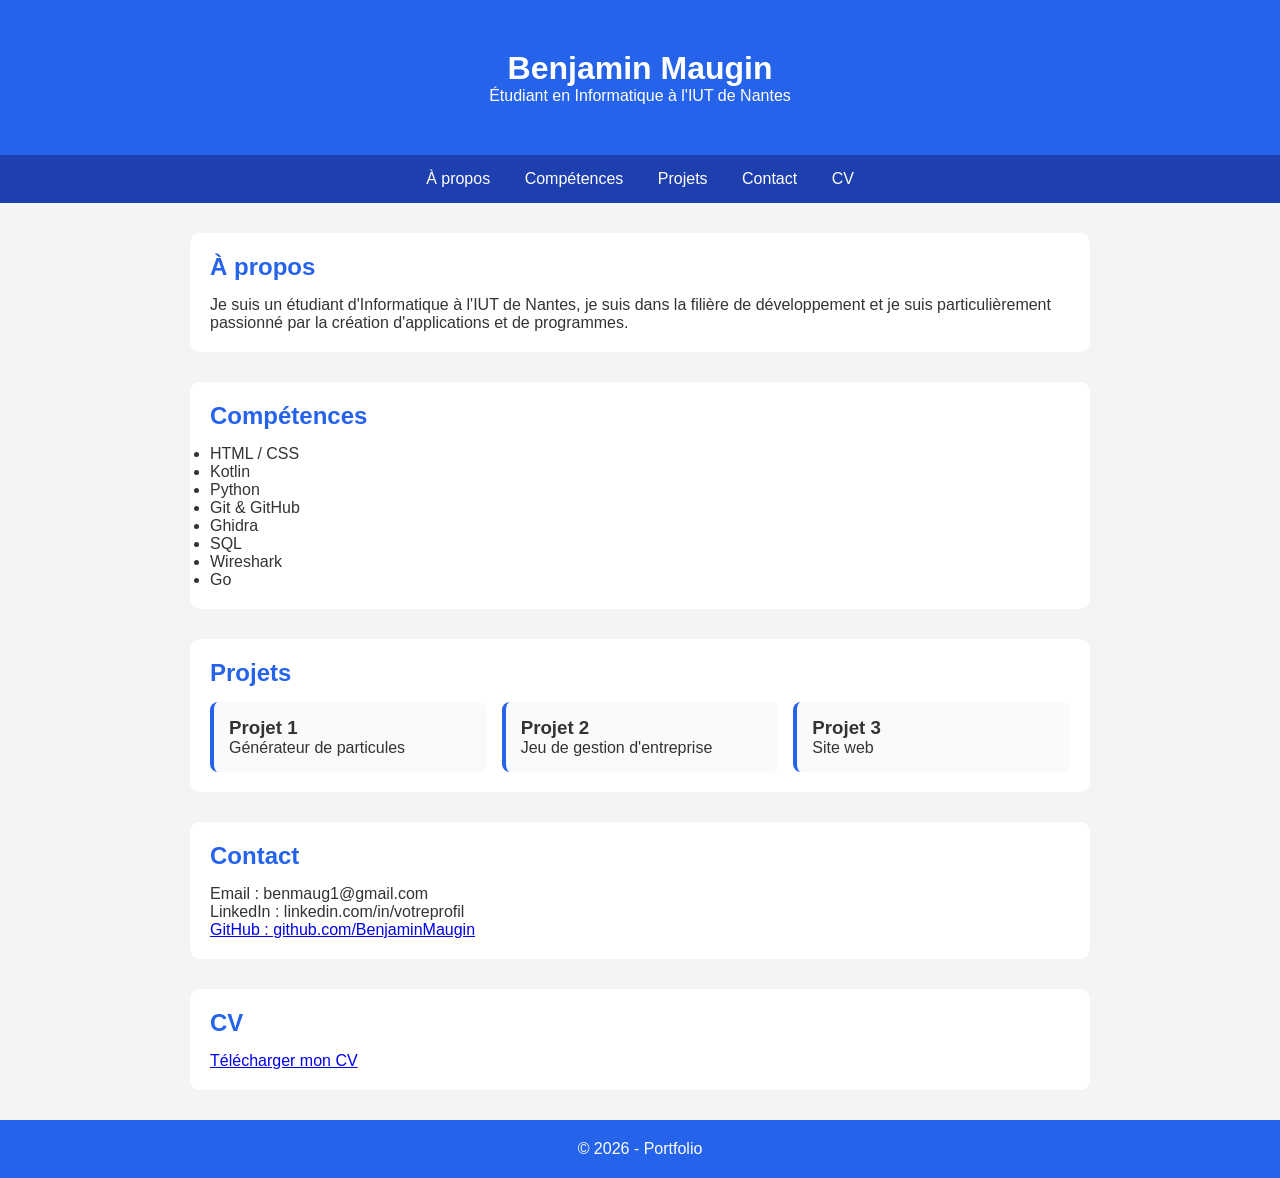
==== index.html @ 4a341646 "ajout du CV" ====
<!DOCTYPE html>
<html lang="fr">
<head>
    <meta charset="UTF-8">
    <meta name="viewport" content="width=device-width, initial-scale=1.0">
    <title>Portfolio - Étudiant</title>
    <link rel="stylesheet" href="assets/index.css">
 


</head>
<body>

    <header>
        <h1>Benjamin Maugin</h1>
        <p>Étudiant en Informatique à l'IUT de Nantes</p>
    </header>

    <nav>
        <a href="#apropos">À propos</a>
        <a href="#competences">Compétences</a>
        <a href="#projets">Projets</a>
        <a href="#contact">Contact</a>
        <a href="#CV">CV</a>
    </nav>

    <section id="apropos">
        <h2>À propos</h2>
        <p>
            Je suis un étudiant d'Informatique à l'IUT de Nantes, je suis dans la filière de développement 
            et je suis particulièrement passionné par la création d'applications et de programmes.
        </p>
    </section>

    <section id="competences">
        <h2>Compétences</h2>
        <ul>
            <li>HTML / CSS</li>
            <li>Kotlin</li>
            <li>Python</li>
            <li>Git & GitHub</li>
            <li>Ghidra</li>
            <li>SQL</li>
            <li>Wireshark</li>
            <li>Go</li>
        </ul>
    </section>

    <section id="projets">
        <h2>Projets</h2>
        <div class="projets">
            <div class="carte">
                <h3>Projet 1</h3>
                <p>Générateur de particules</p>
            </div>

            <div class="carte">
                <h3>Projet 2</h3>
                <p>Jeu de gestion d'entreprise</p>
            </div>

            <div class="carte">
                <h3>Projet 3</h3>
                <p>Site web</p>
            </div>
        </div>
    </section>

    <section id="contact">
        <h2>Contact</h2>
        <p>Email : benmaug1@gmail.com</p>
        <p>LinkedIn : linkedin.com/in/votreprofil</p>
        <a href="https://github.com/BenjaminMaugin">GitHub : github.com/BenjaminMaugin</a>
    </section>

    <section id="CV">
        <h2>CV</h2>
        <a href="assets/cv_benjamin_maugin.pdf">Télécharger mon CV</a>
    </section>

    <footer>
        <p>© 2026 - Portfolio</p>
    </footer>

</body>
</html>
---- assets/index.css ----
* {
            margin: 0;
            padding: 0;
            box-sizing: border-box;
            font-family: Arial, sans-serif;
        }

        body {
            background: #f4f4f4;
            color: #333;
        }

        header {
            background: #2563eb;
            color: white;
            text-align: center;
            padding: 50px 20px;
        }

        nav {
            background: #1e40af;
            padding: 15px;
            text-align: center;
        }

        nav a {
            color: white;
            text-decoration: none;
            margin: 0 15px;
        }

        section {
            max-width: 900px;
            margin: 30px auto;
            padding: 20px;
            background: white;
            border-radius: 10px;
        }

        h2 {
            margin-bottom: 15px;
            color: #2563eb;
        }

        .projets {
            display: grid;
            grid-template-columns: repeat(auto-fit, minmax(250px, 1fr));
            gap: 15px;
        }

        .carte {
            background: #f8fafc;
            padding: 15px;
            border-radius: 8px;
            border-left: 4px solid #2563eb;
        }

        footer {
            text-align: center;
            padding: 20px;
            background: #2563eb;
            color: white;
            margin-top: 30px;
        }
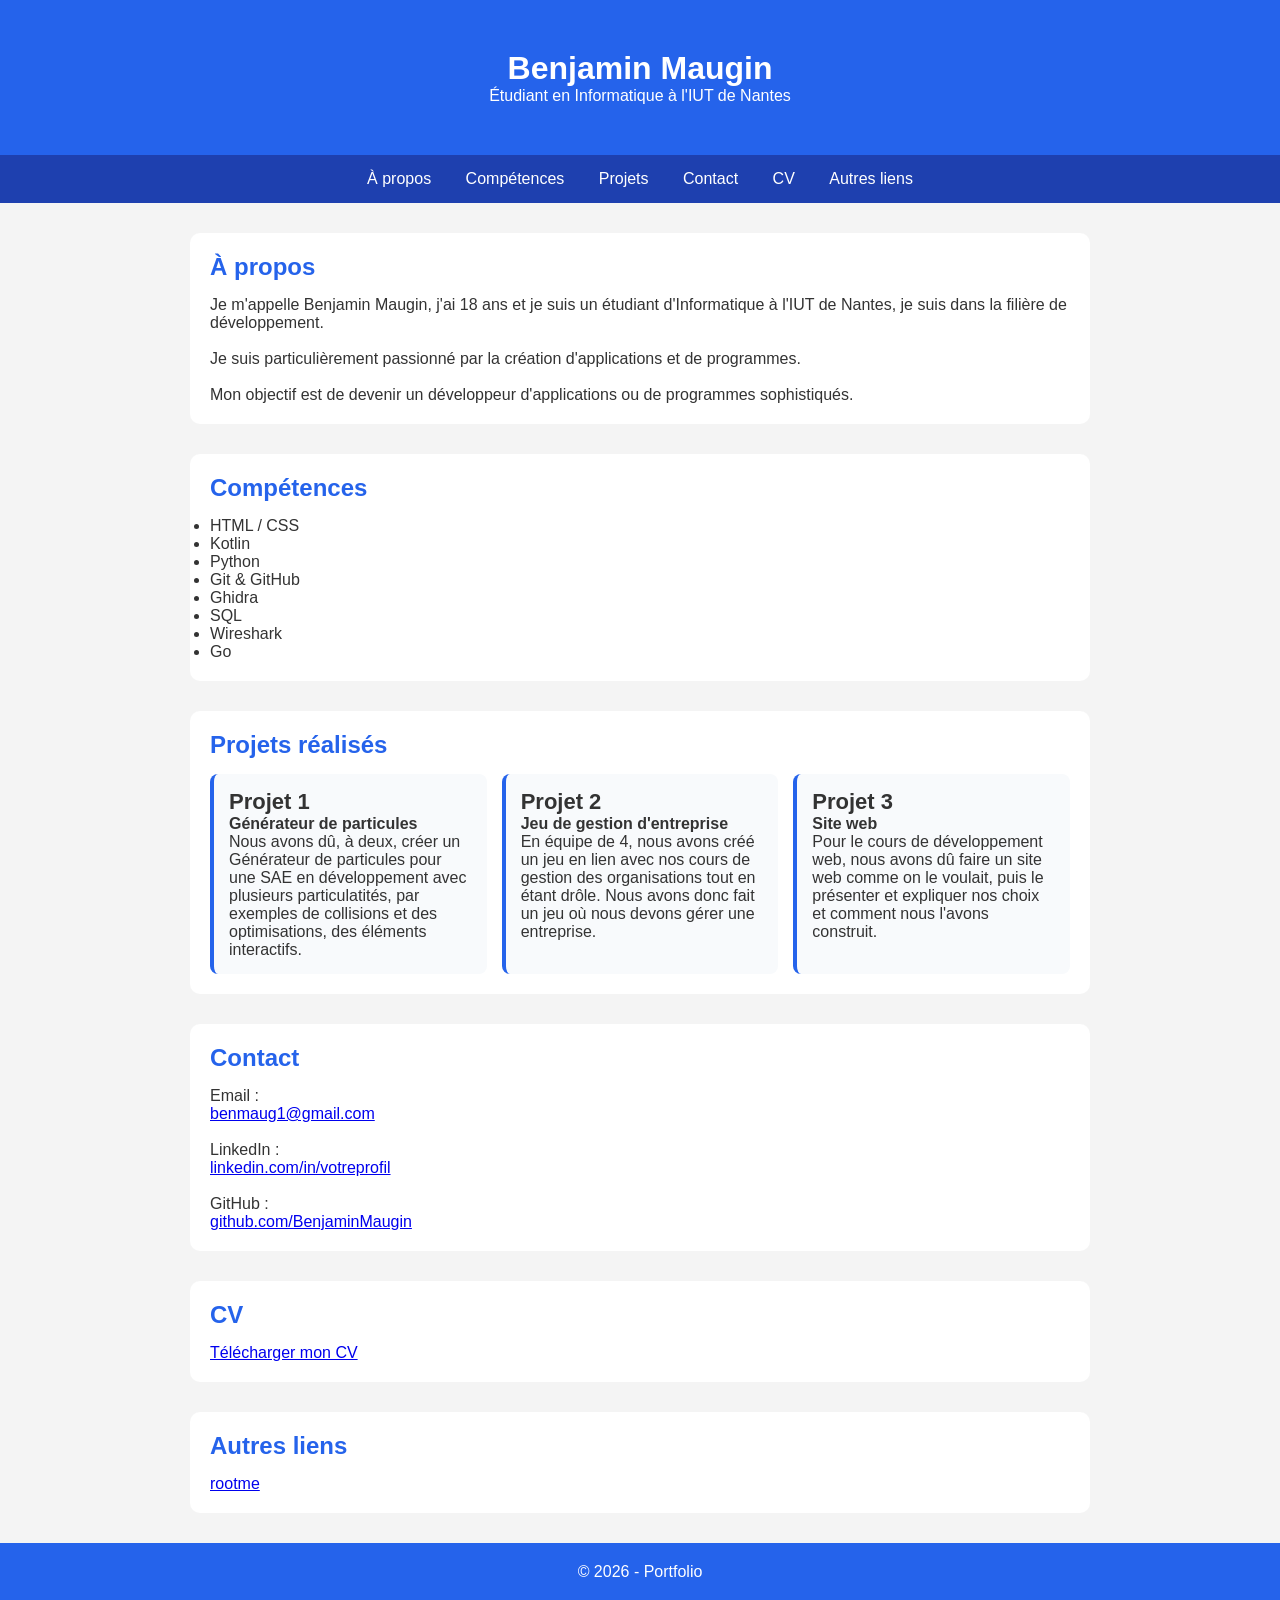
==== commit 2ec9f001: "finition de l'html et ajout d'animations" ====
--- a/index.html
+++ b/index.html
@@ -22,13 +22,19 @@
         <a href="#projets">Projets</a>
         <a href="#contact">Contact</a>
         <a href="#CV">CV</a>
+        <a href="#liens">Autres liens</a>
     </nav>
 
     <section id="apropos">
         <h2>À propos</h2>
         <p>
-            Je suis un étudiant d'Informatique à l'IUT de Nantes, je suis dans la filière de développement 
-            et je suis particulièrement passionné par la création d'applications et de programmes.
+            Je m'appelle Benjamin Maugin, j'ai 18 ans et je suis un étudiant d'Informatique à l'IUT de Nantes, je suis dans la filière de développement.
+            <br>
+            <br>
+            Je suis particulièrement passionné par la création d'applications et de programmes.
+            <br>
+            <br>
+            Mon objectif est de devenir un développeur d'applications ou de programmes sophistiqués.
         </p>
     </section>
 
@@ -47,35 +53,56 @@
     </section>
 
     <section id="projets">
-        <h2>Projets</h2>
+        <h2>Projets réalisés</h2>
         <div class="projets">
             <div class="carte">
                 <h3>Projet 1</h3>
-                <p>Générateur de particules</p>
+                <h4>Générateur de particules</h4>
+                <p>Nous avons dû, à deux, créer un Générateur de particules pour une SAE en développement avec plusieurs particulatités, par exemples de collisions
+                  et des optimisations, des éléments interactifs.
+                </p>
             </div>
 
             <div class="carte">
                 <h3>Projet 2</h3>
-                <p>Jeu de gestion d'entreprise</p>
+                <h4>Jeu de gestion d'entreprise</h4>
+                <p>En équipe de 4, nous avons créé un jeu en lien avec nos cours de gestion des organisations tout en étant drôle. 
+                  Nous avons donc fait un jeu où nous devons gérer une entreprise.
+                  
+                </p>
             </div>
 
             <div class="carte">
                 <h3>Projet 3</h3>
-                <p>Site web</p>
+                <h4>Site web</h4>
+                <p>Pour le cours de développement web, nous avons dû faire un site web comme on le voulait, puis le présenter et 
+                  expliquer nos choix et comment nous l'avons construit.</p>
             </div>
         </div>
     </section>
 
     <section id="contact">
         <h2>Contact</h2>
-        <p>Email : benmaug1@gmail.com</p>
-        <p>LinkedIn : linkedin.com/in/votreprofil</p>
-        <a href="https://github.com/BenjaminMaugin">GitHub : github.com/BenjaminMaugin</a>
+        <p>Email :</p>
+        <a href="mailto:benmaug1@gmail.com" target="_blank">benmaug1@gmail.com</a>
+        <br>
+        <br>
+        <p>LinkedIn :</p>
+        <a href="https://www.linkedin.com/in/benjamin-maugin-057412414/" target="_blank">linkedin.com/in/votreprofil</a>
+        <br>
+        <br>
+        <p>GitHub : </p>
+        <a href="https://github.com/BenjaminMaugin" target="_blank">github.com/BenjaminMaugin</a>
     </section>
 
     <section id="CV">
         <h2>CV</h2>
         <a href="assets/cv_benjamin_maugin.pdf">Télécharger mon CV</a>
+    </section>
+
+    <section id="liens">
+        <h2>Autres liens</h2>
+        <a href="https://www.root-me.org/Ben-1107026?lang=fr#cd99f0a646b6698f3100f4c901001e58" target="_blank">rootme</a>
     </section>
 
     <footer>
--- a/assets/index.css
+++ b/assets/index.css
@@ -3,6 +3,7 @@
             padding: 0;
             box-sizing: border-box;
             font-family: Arial, sans-serif;
+            animation: slideDown 1s ease
         }
 
         body {
@@ -17,16 +18,48 @@
             padding: 50px 20px;
         }
 
+        nav a {
+            color: white;
+            text-decoration: none;
+            margin: 0 15px;
+            position: relative;
+            transition: 0.3s;
+        }
+
+        nav a :hover{
+            transform: scale(1.1);
+        }
+
+        nav a::after {
+            content: "";
+            position: absolute;
+            left: 0;
+            bottom: -5px;
+            width: 0;
+            height: 2px;
+            background: white;
+            transition: width 0.3s ease;
+        }
+
+        nav a:hover::after {
+            width: 100%;
+        }
+
         nav {
             background: #1e40af;
             padding: 15px;
             text-align: center;
         }
 
-        nav a {
-            color: white;
-            text-decoration: none;
-            margin: 0 15px;
+        @keyframes slideDown {
+            from {
+                transform: translateY(-50px);
+                opacity: 0.5;
+            }
+            to {
+                transform: translateY(0);
+                opacity: 1;
+            }
         }
 
         section {
@@ -61,4 +94,8 @@
             background: #2563eb;
             color: white;
             margin-top: 30px;
+        }
+
+        h3 {
+            font-size: 22px;
         }
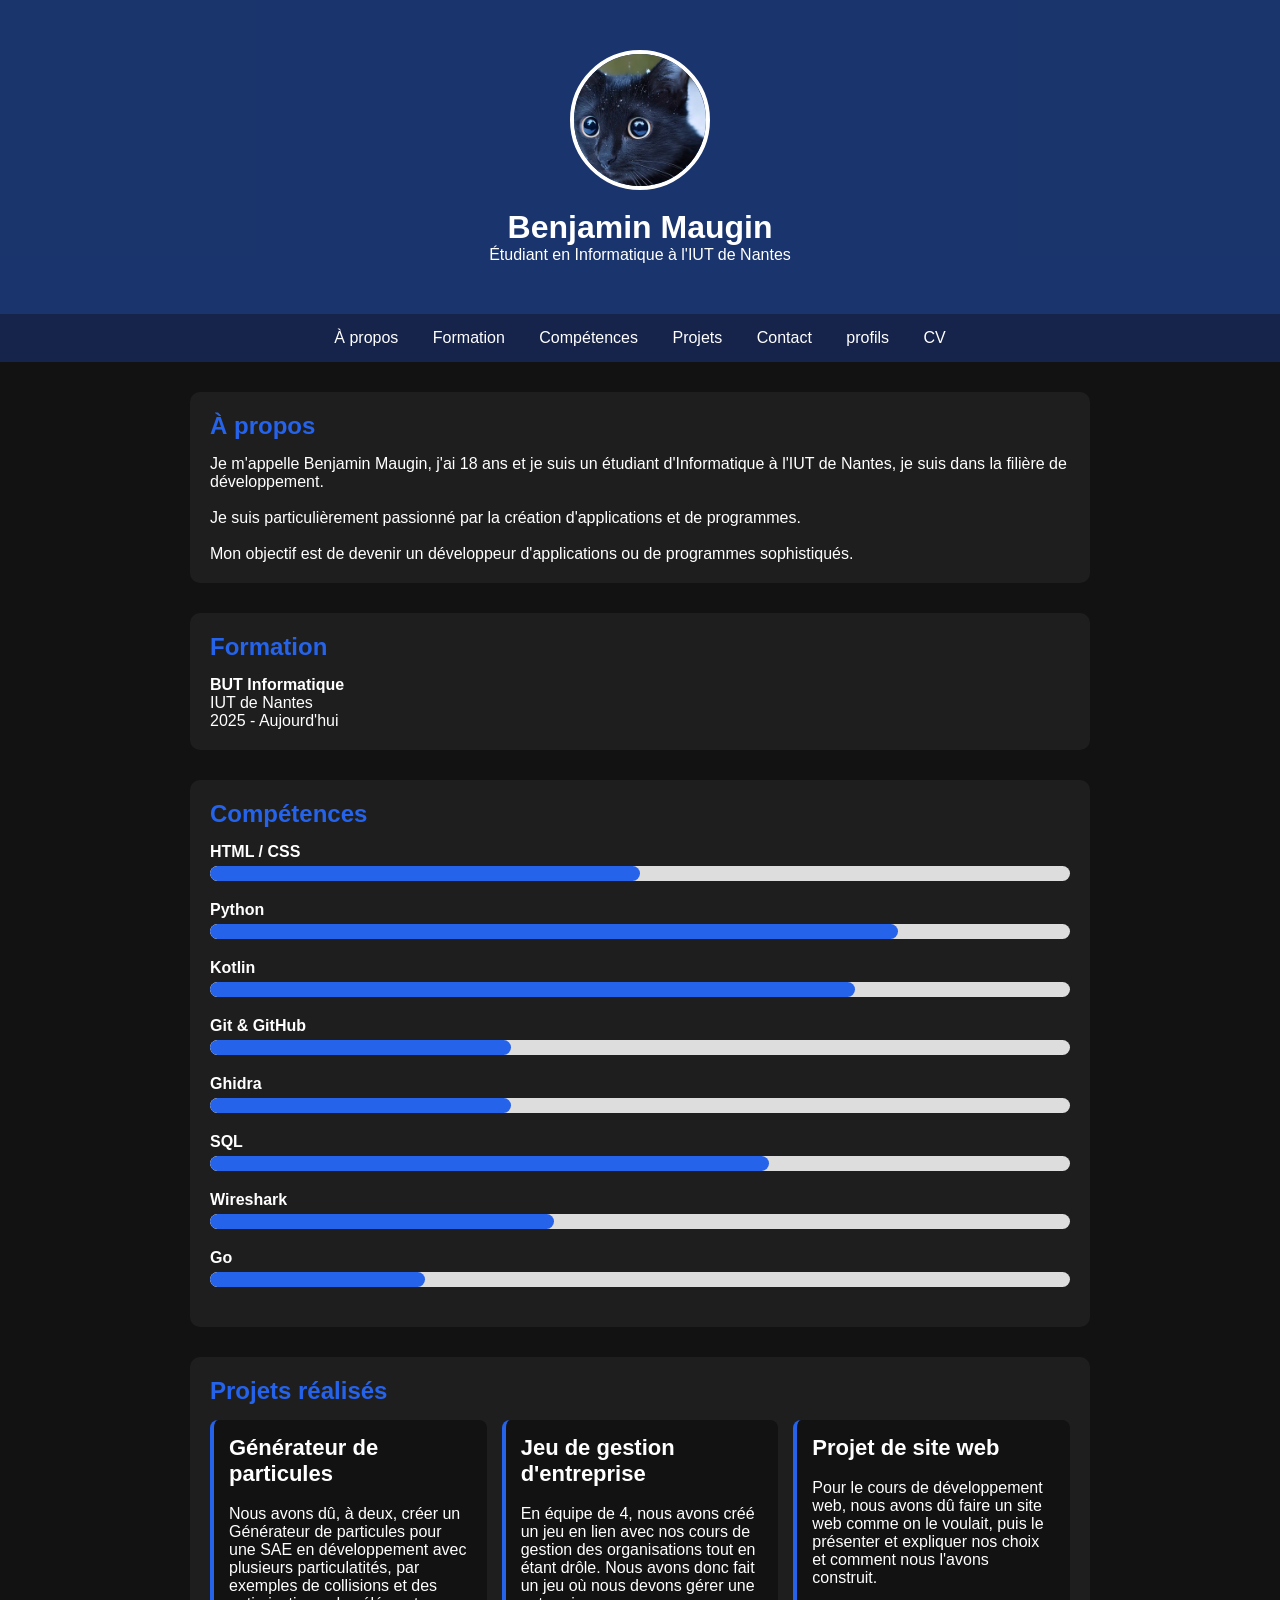
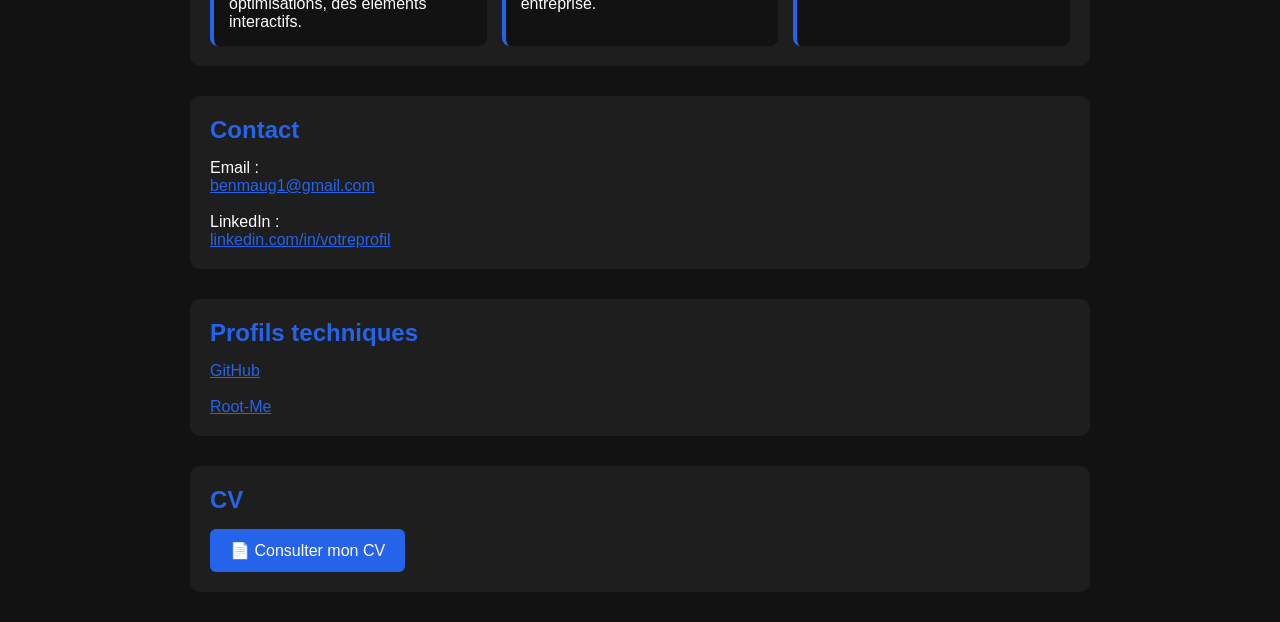
==== commit 2385007f: "modifs" ====
--- a/index.html
+++ b/index.html
@@ -12,17 +12,20 @@
 <body>
 
     <header>
+        <img src="assets/Langage-corporel-du-chat--1150x628.jpg" alt="grr" class="photo">
         <h1>Benjamin Maugin</h1>
         <p>Étudiant en Informatique à l'IUT de Nantes</p>
     </header>
 
     <nav>
         <a href="#apropos">À propos</a>
+        <a href="#formation">Formation</a>
         <a href="#competences">Compétences</a>
         <a href="#projets">Projets</a>
         <a href="#contact">Contact</a>
+        <a href="#profils">profils</a>
         <a href="#CV">CV</a>
-        <a href="#liens">Autres liens</a>
+        
     </nav>
 
     <section id="apropos">
@@ -38,34 +41,92 @@
         </p>
     </section>
 
+    <section id="formation">
+    <h2>Formation</h2>
+
+    <p>
+        <strong>BUT Informatique</strong>
+        <br>
+        IUT de Nantes
+        <br>
+        2025 - Aujourd'hui
+    </p>
+
+    </section>
+
     <section id="competences">
-        <h2>Compétences</h2>
-        <ul>
-            <li>HTML / CSS</li>
-            <li>Kotlin</li>
-            <li>Python</li>
-            <li>Git & GitHub</li>
-            <li>Ghidra</li>
-            <li>SQL</li>
-            <li>Wireshark</li>
-            <li>Go</li>
-        </ul>
+      <h2>Compétences</h2>
+        <div class="competence">
+            <span>HTML / CSS</span>
+            <div class="barre">
+                <div class="niveau html"></div>
+            </div>
+        </div>
+
+        <div class="competence">
+            <span>Python</span>
+            <div class="barre">
+                <div class="niveau python"></div>
+            </div>
+        </div>
+
+        <div class="competence">
+            <span>Kotlin</span>
+            <div class="barre">
+                <div class="niveau kotlin"></div>
+            </div>
+        </div>
+
+        <div class="competence">
+            <span>Git & GitHub</span>
+            <div class="barre">
+                <div class="niveau git"></div>
+            </div>
+        </div>
+
+        <div class="competence">
+            <span>Ghidra</span>
+            <div class="barre">
+                <div class="niveau ghidra"></div>
+            </div>
+        </div>
+
+        <div class="competence">
+            <span>SQL</span>
+            <div class="barre">
+                <div class="niveau sql"></div>
+            </div>
+        </div>
+
+        <div class="competence">
+            <span>Wireshark</span>
+            <div class="barre">
+                <div class="niveau wireshark"></div>
+            </div>
+        </div>
+
+        <div class="competence">
+            <span>Go</span>
+            <div class="barre">
+                <div class="niveau go"></div>
+            </div>
+        </div>
     </section>
 
     <section id="projets">
         <h2>Projets réalisés</h2>
         <div class="projets">
             <div class="carte">
-                <h3>Projet 1</h3>
-                <h4>Générateur de particules</h4>
+                <h3>Générateur de particules</h3>
+                <br>
                 <p>Nous avons dû, à deux, créer un Générateur de particules pour une SAE en développement avec plusieurs particulatités, par exemples de collisions
                   et des optimisations, des éléments interactifs.
                 </p>
             </div>
 
             <div class="carte">
-                <h3>Projet 2</h3>
-                <h4>Jeu de gestion d'entreprise</h4>
+                <h3>Jeu de gestion d'entreprise</h3>
+                <br>
                 <p>En équipe de 4, nous avons créé un jeu en lien avec nos cours de gestion des organisations tout en étant drôle. 
                   Nous avons donc fait un jeu où nous devons gérer une entreprise.
                   
@@ -73,8 +134,8 @@
             </div>
 
             <div class="carte">
-                <h3>Projet 3</h3>
-                <h4>Site web</h4>
+                <h3>Projet de site web</h3>
+                <br>
                 <p>Pour le cours de développement web, nous avons dû faire un site web comme on le voulait, puis le présenter et 
                   expliquer nos choix et comment nous l'avons construit.</p>
             </div>
@@ -89,25 +150,32 @@
         <br>
         <p>LinkedIn :</p>
         <a href="https://www.linkedin.com/in/benjamin-maugin-057412414/" target="_blank">linkedin.com/in/votreprofil</a>
-        <br>
-        <br>
-        <p>GitHub : </p>
-        <a href="https://github.com/BenjaminMaugin" target="_blank">github.com/BenjaminMaugin</a>
+    </section>
+
+    <section id="profils">
+        <h2>Profils techniques</h2>
+
+        <a href="https://github.com/BenjaminMaugin" target="_blank">
+            GitHub
+        </a>
+
+        <br><br>
+
+        <a href="https://www.root-me.org/Ben-1107026?lang=fr#cd99f0a646b6698f3100f4c901001e58" target="_blank">
+            Root-Me
+        </a>
     </section>
 
     <section id="CV">
         <h2>CV</h2>
-        <a href="assets/cv_benjamin_maugin.pdf">Télécharger mon CV</a>
+        <a href="assets/cv_benjamin_maugin.pdf"
+          class="btn"
+          target="_blank">
+          📄 Consulter mon CV
+        </a>
     </section>
 
-    <section id="liens">
-        <h2>Autres liens</h2>
-        <a href="https://www.root-me.org/Ben-1107026?lang=fr#cd99f0a646b6698f3100f4c901001e58" target="_blank">rootme</a>
-    </section>
-
-    <footer>
-        <p>© 2026 - Portfolio</p>
-    </footer>
+    
 
 </body>
 </html>
--- a/assets/index.css
+++ b/assets/index.css
@@ -1,21 +1,49 @@
-* {
+
+
+
+        * {
             margin: 0;
             padding: 0;
             box-sizing: border-box;
             font-family: Arial, sans-serif;
-            animation: slideDown 1s ease
+            
+            
+        }
+
+        .photo {
+            width: 140px;
+            height: 140px;
+            border-radius: 50%;
+            margin-bottom: 15px;
+            object-fit: cover;
+            border: 4px solid white;
+        }
+
+        .carte {
+            background: #121212;
+            padding: 15px;
+            border-radius: 8px;
+            border-left: 4px solid #2563eb;
+            transition: 0.3s;
+        }
+
+        .carte:hover {
+            transform: translateY(-5px);
+            box-shadow: 0 5px 20px rgba(0,0,0,0.15);
         }
 
         body {
-            background: #f4f4f4;
-            color: #333;
+            background: #121212;
+            color: white;
         }
 
         header {
-            background: #2563eb;
+
+            background: #2564eb6a;
             color: white;
             text-align: center;
             padding: 50px 20px;
+            animation: slideDown 1s ease
         }
 
         nav a {
@@ -26,7 +54,7 @@
             transition: 0.3s;
         }
 
-        nav a :hover{
+        nav a:hover{
             transform: scale(1.1);
         }
 
@@ -46,9 +74,10 @@
         }
 
         nav {
-            background: #1e40af;
+            background: #1e40af5b;
             padding: 15px;
             text-align: center;
+            animation: slideDown 1s ease
         }
 
         @keyframes slideDown {
@@ -66,8 +95,9 @@
             max-width: 900px;
             margin: 30px auto;
             padding: 20px;
-            background: white;
+            background: #1e1e1e;
             border-radius: 10px;
+            animation: slideDown 1s ease
         }
 
         h2 {
@@ -81,21 +111,88 @@
             gap: 15px;
         }
 
-        .carte {
-            background: #f8fafc;
-            padding: 15px;
-            border-radius: 8px;
-            border-left: 4px solid #2563eb;
+        h3 {
+            font-size: 22px;
         }
 
-        footer {
-            text-align: center;
-            padding: 20px;
+        .btn {
+            display: inline-block;
             background: #2563eb;
             color: white;
-            margin-top: 30px;
+            padding: 12px 20px;
+            border-radius: 6px;
+            text-decoration: none;
+            transition: 0.3s;
         }
 
-        h3 {
-            font-size: 22px;
+        .btn:hover {
+            background: #1e40af;
+        }
+
+        .competence {
+            margin-bottom: 20px;
+        }
+
+        .competence span {
+            font-weight: bold;
+            display: block;
+            margin-bottom: 5px;
+        }
+
+        .barre {
+            width: 100%;
+            height: 15px;
+            background: #ddd;
+            border-radius: 20px;
+            overflow: hidden;
+        }
+
+        .niveau {
+            height: 100%;
+            background: #2563eb;
+            border-radius: 20px;
+            animation: remplissage 1.5s ease;
+        }
+
+        /* Niveaux */
+        .html {
+            width: 50%;
+        }
+
+        .python {
+            width: 80%;
+        }
+
+        .kotlin {
+            width: 75%;
+        }
+
+        .git {
+            width: 35%;
+        }
+
+        .ghidra {
+            width: 35%;
+        }
+
+        .sql {
+            width: 65%;
+        }
+
+        .wireshark{
+            width: 40%;
+        }
+
+        .go{
+            width: 25%;
+        }
+
+        @keyframes remplissage {
+            from {
+                width: 0;
+            }
+        }
+
+        a {
+            color:#2563eb;
         }
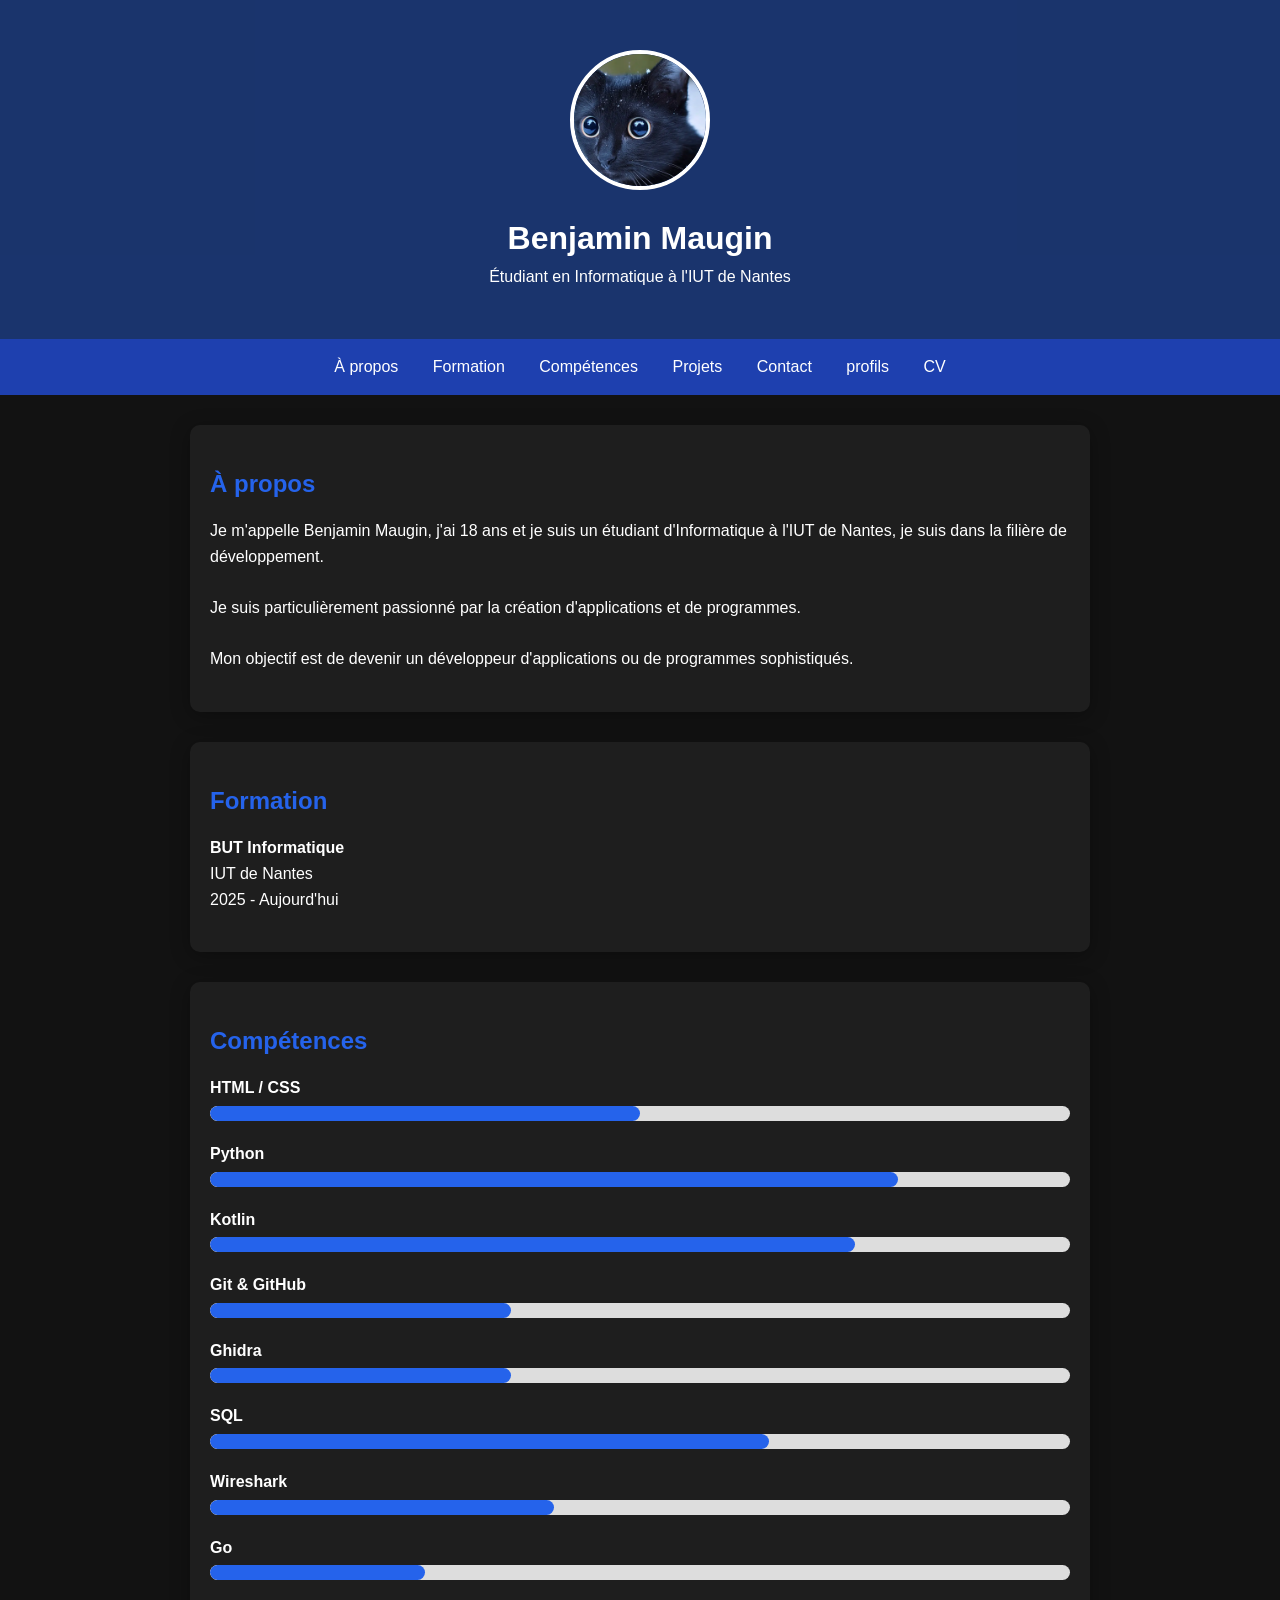
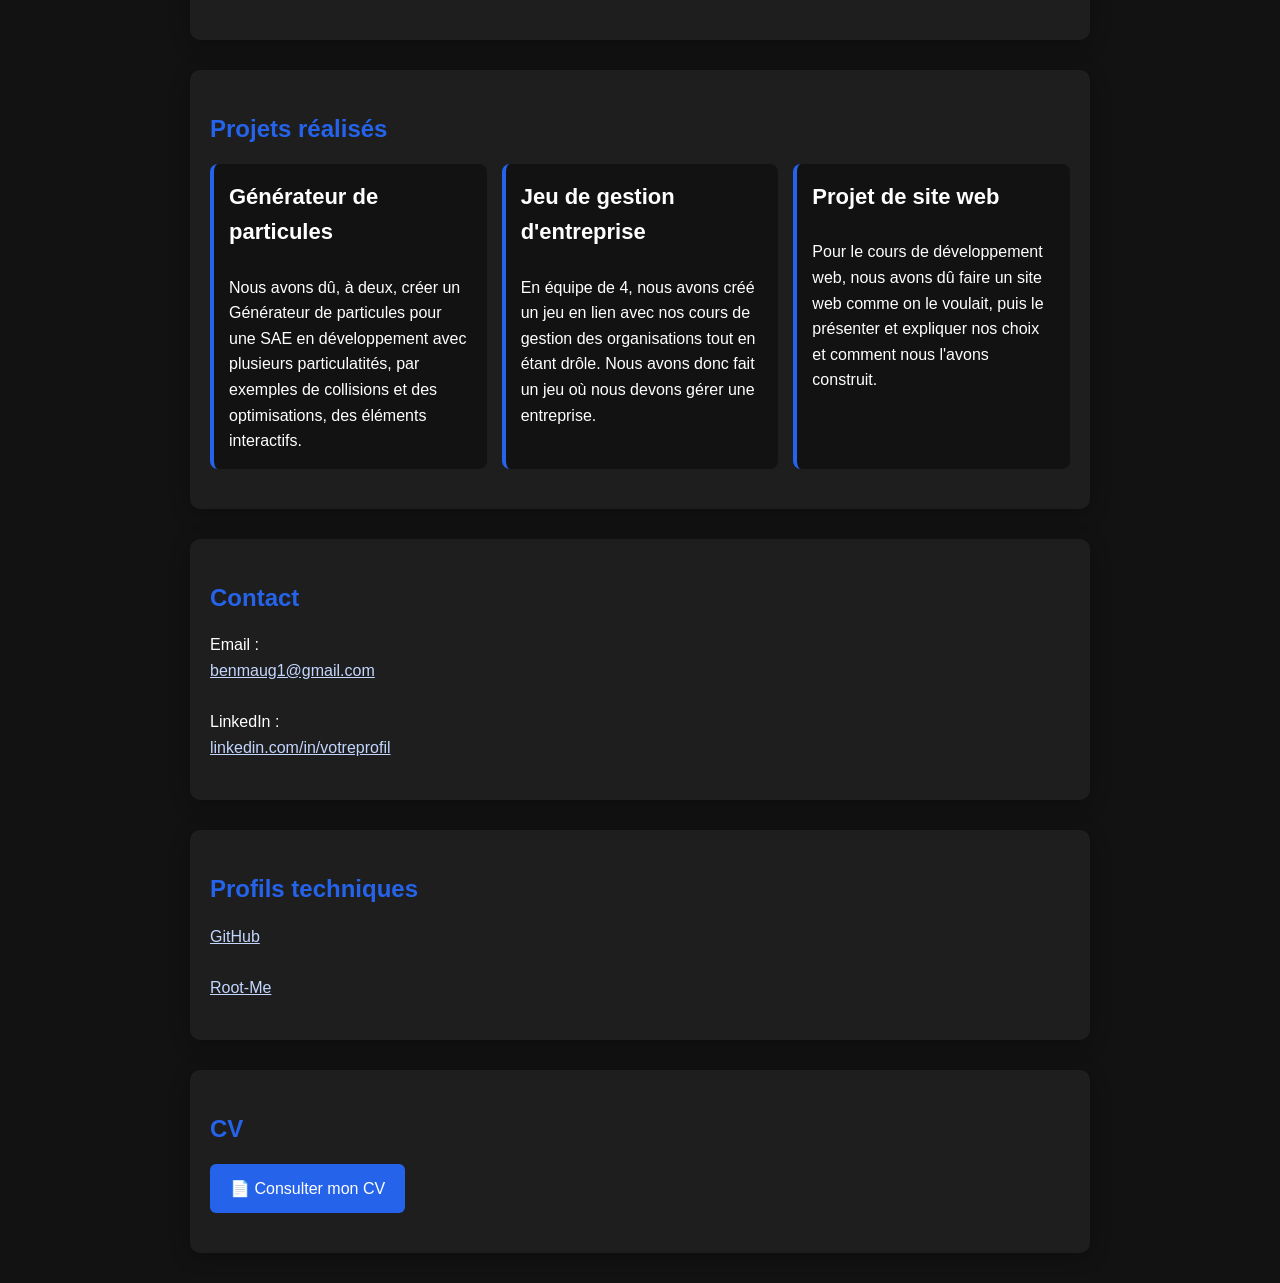
==== commit 36906b33: "dernières modifs" ====
--- a/index.html
+++ b/index.html
@@ -5,14 +5,11 @@
     <meta name="viewport" content="width=device-width, initial-scale=1.0">
     <title>Portfolio - Étudiant</title>
     <link rel="stylesheet" href="assets/index.css">
- 
-
-
 </head>
 <body>
 
     <header>
-        <img src="assets/Langage-corporel-du-chat--1150x628.jpg" alt="grr" class="photo">
+        <img src="assets/Langage-corporel-du-chat--1150x628.jpg" alt="Image" class="photo">
         <h1>Benjamin Maugin</h1>
         <p>Étudiant en Informatique à l'IUT de Nantes</p>
     </header>
--- a/assets/index.css
+++ b/assets/index.css
@@ -1,4 +1,3 @@
-
 
 
         * {
@@ -10,6 +9,10 @@
             
         }
 
+        html {
+            scroll-behavior: smooth;
+        }
+
         .photo {
             width: 140px;
             height: 140px;
@@ -19,24 +22,6 @@
             border: 4px solid white;
         }
 
-        .carte {
-            background: #121212;
-            padding: 15px;
-            border-radius: 8px;
-            border-left: 4px solid #2563eb;
-            transition: 0.3s;
-        }
-
-        .carte:hover {
-            transform: translateY(-5px);
-            box-shadow: 0 5px 20px rgba(0,0,0,0.15);
-        }
-
-        body {
-            background: #121212;
-            color: white;
-        }
-
         header {
 
             background: #2564eb6a;
@@ -44,6 +29,10 @@
             text-align: center;
             padding: 50px 20px;
             animation: slideDown 1s ease
+        }
+
+        a {
+            color:#c3d6ff;
         }
 
         nav a {
@@ -74,11 +63,133 @@
         }
 
         nav {
-            background: #1e40af5b;
+            background: #1e40af;
             padding: 15px;
             text-align: center;
-            animation: slideDown 1s ease
-        }
+            animation: slideDown 1s ease;
+            position: sticky;
+            top: 0;
+            z-index: 1000;
+        }
+
+        body {
+            background: #121212;
+            color: white;
+            line-height: 1.6;
+        }
+
+        .carte {
+            background: #121212;
+            padding: 15px;
+            border-radius: 8px;
+            border-left: 4px solid #2563eb;
+            transition: 0.3s;
+        }
+
+        .carte:hover {
+            transform: translateY(-5px);
+            box-shadow: 0 5px 20px rgba(0,0,0,0.15);
+        }
+
+        h2 {
+            margin-bottom: 15px;
+            color: #2563eb;
+        }
+        
+        h3 {
+            font-size: 22px;
+        }
+
+        section {
+            max-width: 900px;
+            margin: 30px auto;
+            padding: 40px 20px;
+            background: #1e1e1e;
+            border-radius: 10px;
+            animation: slideDown 1s ease;
+            box-shadow: 0 4px 20px rgba(0,0,0,0.3);
+        }
+        .competence {
+            margin-bottom: 20px;
+        }
+
+        .competence span {
+            font-weight: bold;
+            display: block;
+            margin-bottom: 5px;
+        }
+
+        .barre {
+            width: 100%;
+            height: 15px;
+            background: #ddd;
+            border-radius: 20px;
+            overflow: hidden;
+        }
+
+        .barre:hover .niveau {
+            filter: brightness(1.5);
+        }
+
+        .niveau {
+            height: 100%;
+            background: #2563eb;
+            border-radius: 20px;
+            animation: remplissage 1.5s ease;
+        }
+
+        .html {
+            width: 50%;
+        }
+
+        .python {
+            width: 80%;
+        }
+
+        .kotlin {
+            width: 75%;
+        }
+
+        .git {
+            width: 35%;
+        }
+
+        .ghidra {
+            width: 35%;
+        }
+
+        .sql {
+            width: 65%;
+        }
+
+        .wireshark{
+            width: 40%;
+        }
+
+        .go{
+            width: 25%;
+        }
+
+        .projets {
+            display: grid;
+            grid-template-columns: repeat(auto-fit, minmax(250px, 1fr));
+            gap: 15px;
+        }
+
+        .btn {
+            display: inline-block;
+            background: #2563eb;
+            color: white;
+            padding: 12px 20px;
+            border-radius: 6px;
+            text-decoration: none;
+            transition: 0.3s;
+        }
+
+        .btn:hover {
+            background: #1e40af;
+        }
+        
 
         @keyframes slideDown {
             from {
@@ -91,108 +202,10 @@
             }
         }
 
-        section {
-            max-width: 900px;
-            margin: 30px auto;
-            padding: 20px;
-            background: #1e1e1e;
-            border-radius: 10px;
-            animation: slideDown 1s ease
-        }
-
-        h2 {
-            margin-bottom: 15px;
-            color: #2563eb;
-        }
-
-        .projets {
-            display: grid;
-            grid-template-columns: repeat(auto-fit, minmax(250px, 1fr));
-            gap: 15px;
-        }
-
-        h3 {
-            font-size: 22px;
-        }
-
-        .btn {
-            display: inline-block;
-            background: #2563eb;
-            color: white;
-            padding: 12px 20px;
-            border-radius: 6px;
-            text-decoration: none;
-            transition: 0.3s;
-        }
-
-        .btn:hover {
-            background: #1e40af;
-        }
-
-        .competence {
-            margin-bottom: 20px;
-        }
-
-        .competence span {
-            font-weight: bold;
-            display: block;
-            margin-bottom: 5px;
-        }
-
-        .barre {
-            width: 100%;
-            height: 15px;
-            background: #ddd;
-            border-radius: 20px;
-            overflow: hidden;
-        }
-
-        .niveau {
-            height: 100%;
-            background: #2563eb;
-            border-radius: 20px;
-            animation: remplissage 1.5s ease;
-        }
-
-        /* Niveaux */
-        .html {
-            width: 50%;
-        }
-
-        .python {
-            width: 80%;
-        }
-
-        .kotlin {
-            width: 75%;
-        }
-
-        .git {
-            width: 35%;
-        }
-
-        .ghidra {
-            width: 35%;
-        }
-
-        .sql {
-            width: 65%;
-        }
-
-        .wireshark{
-            width: 40%;
-        }
-
-        .go{
-            width: 25%;
-        }
-
         @keyframes remplissage {
             from {
                 width: 0;
             }
         }
 
-        a {
-            color:#2563eb;
-        }+        
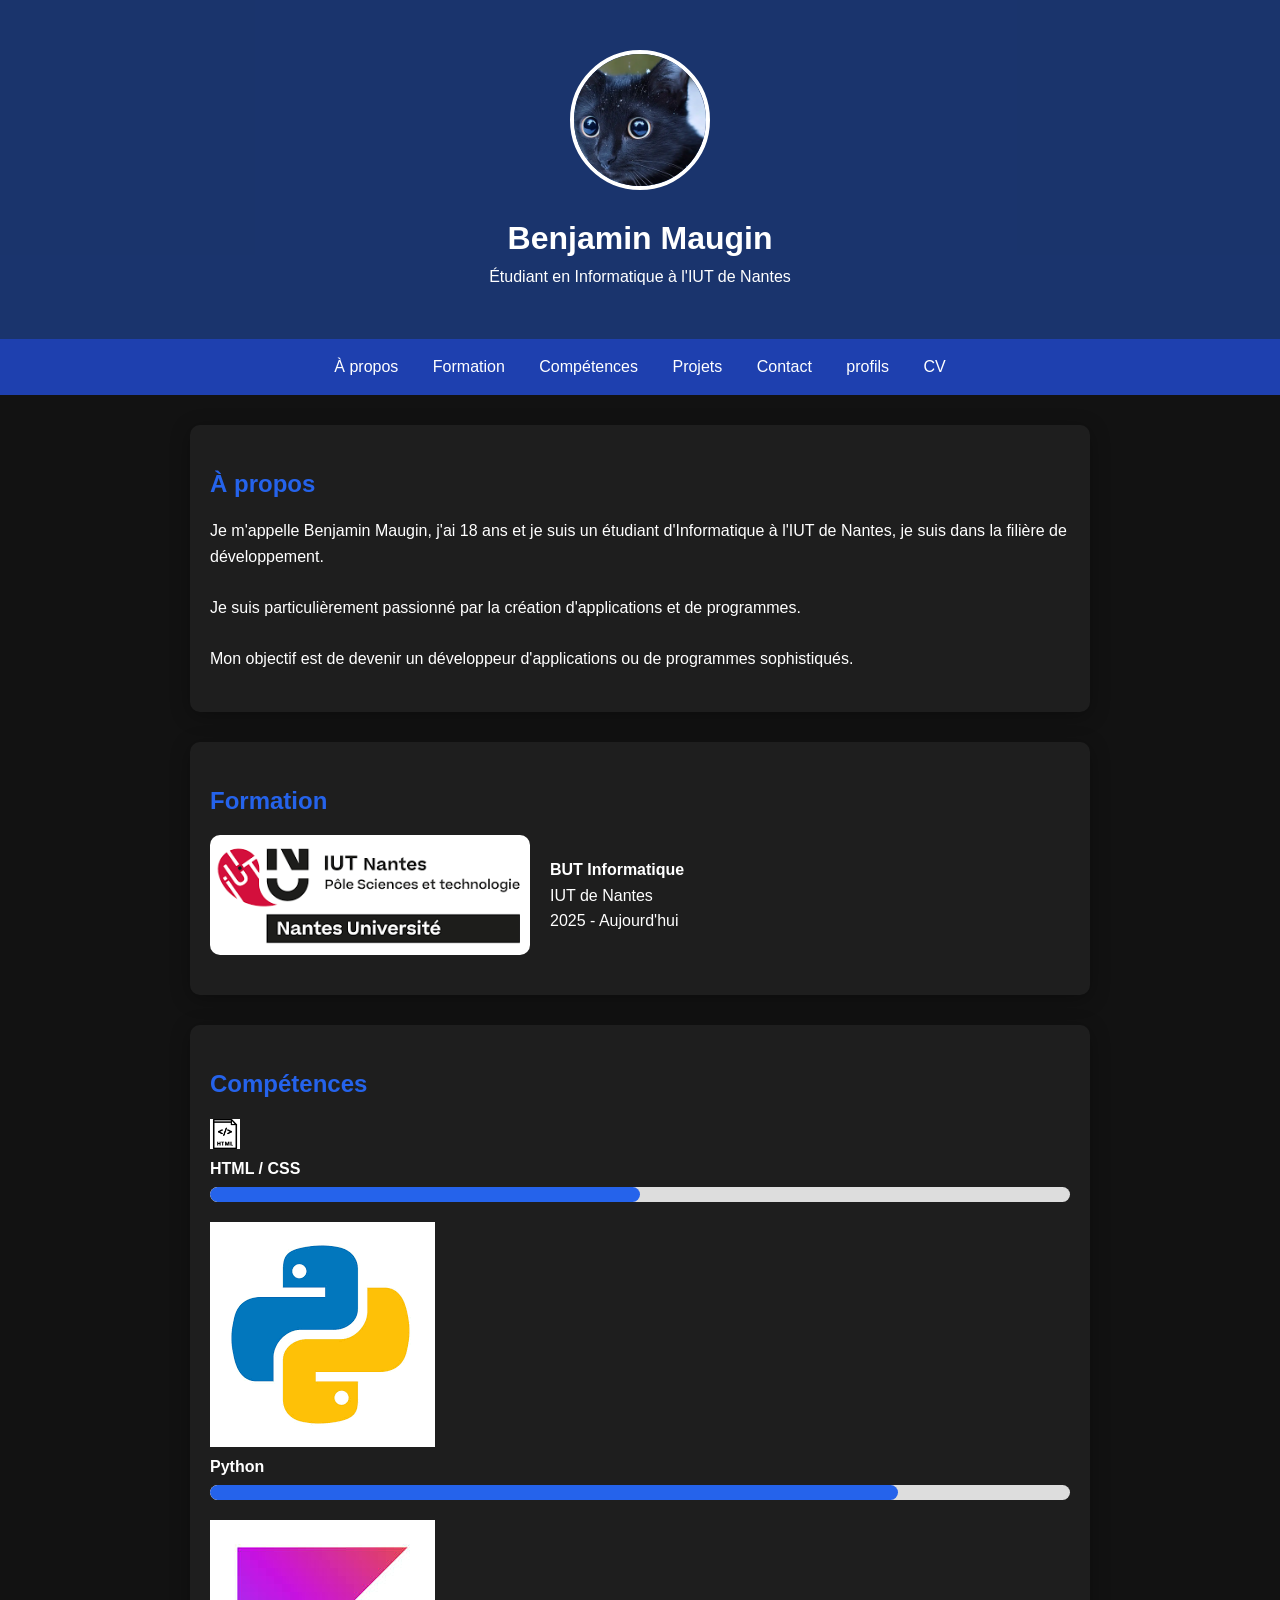
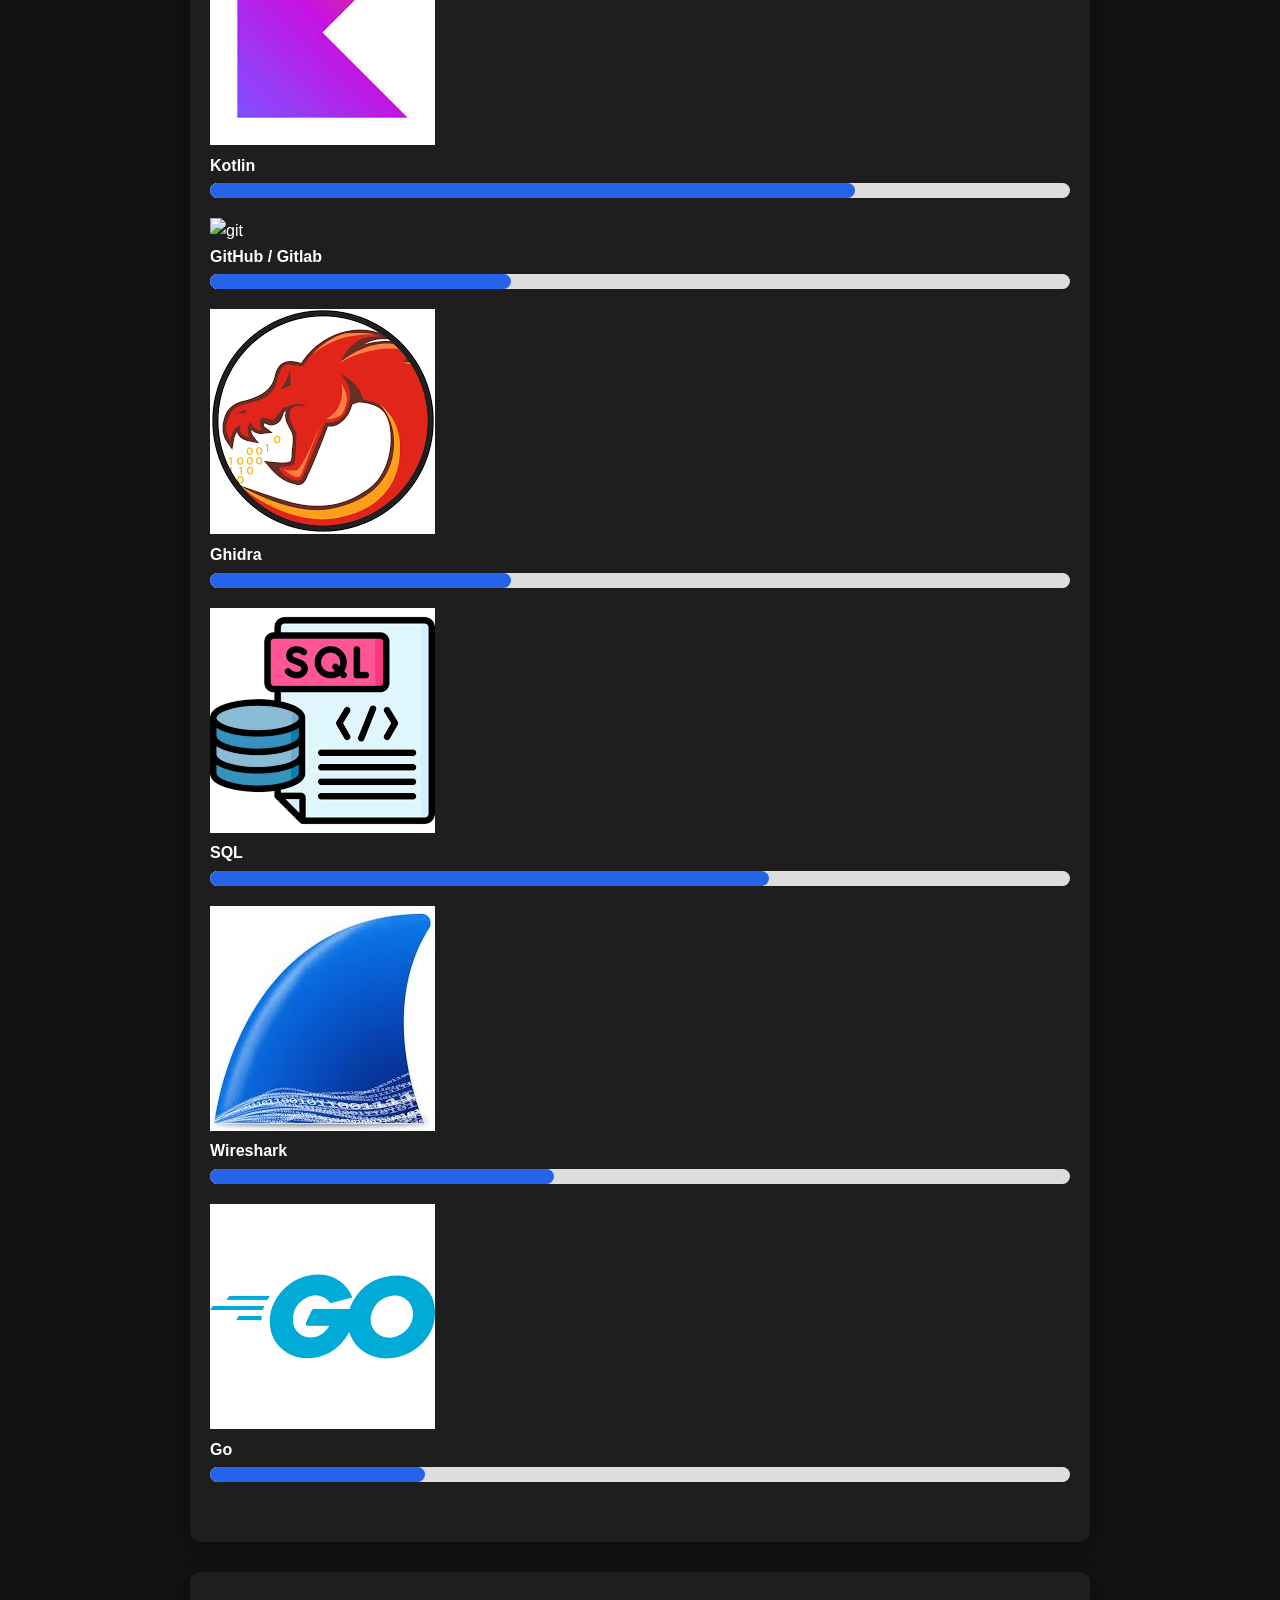
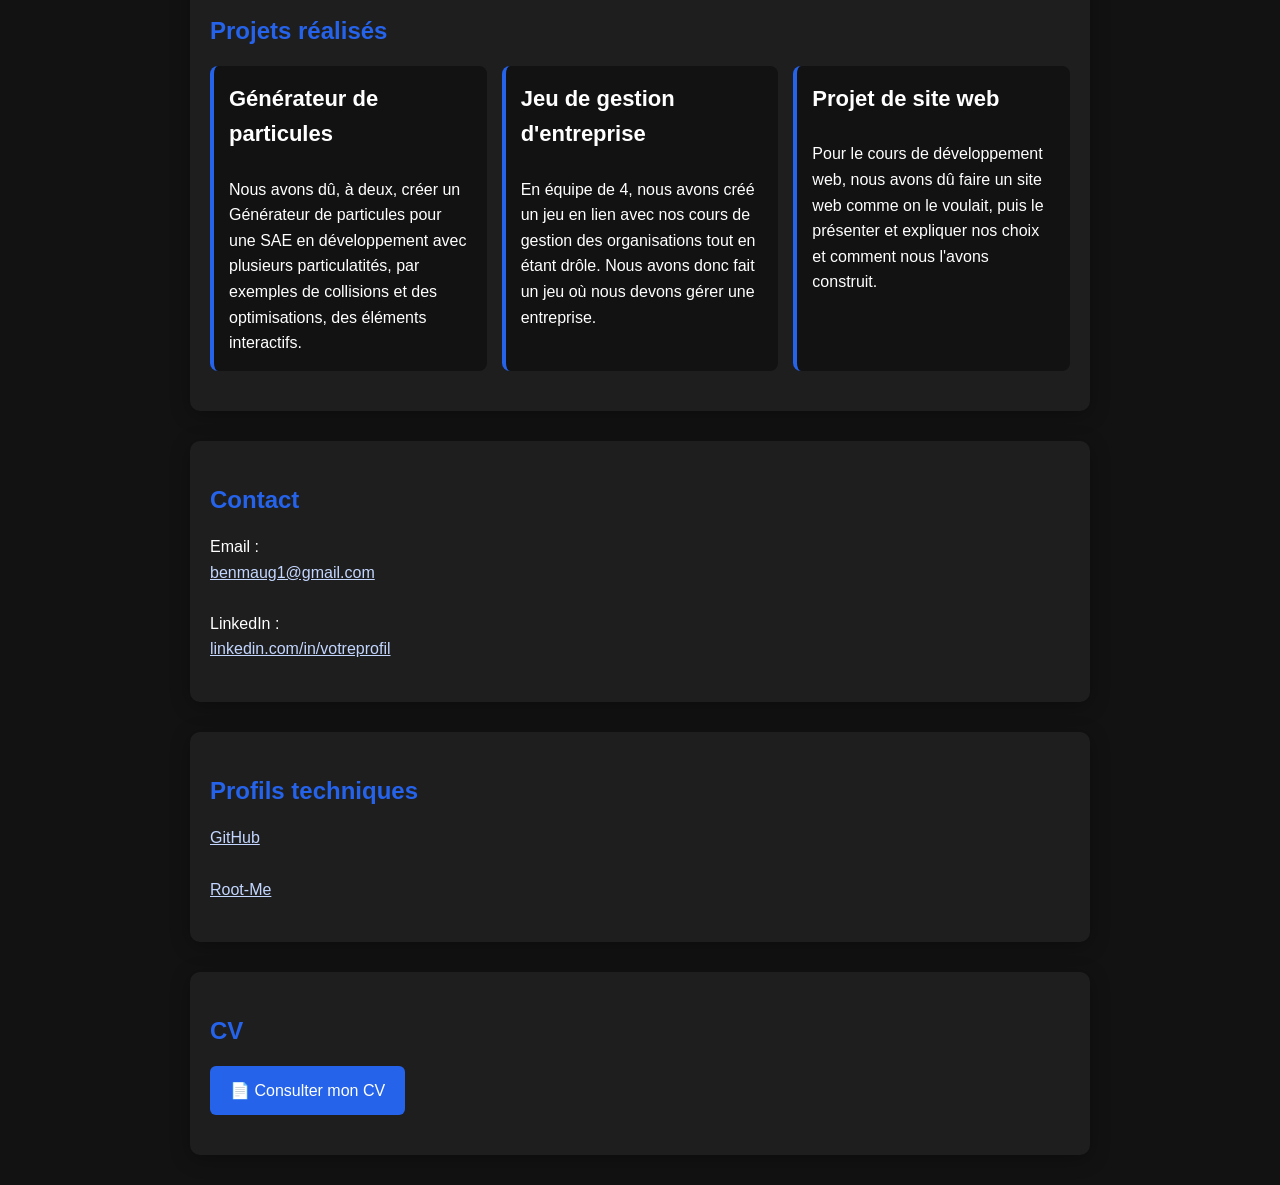
==== commit 38835b3d: "test" ====
--- a/index.html
+++ b/index.html
@@ -4,7 +4,7 @@
     <meta charset="UTF-8">
     <meta name="viewport" content="width=device-width, initial-scale=1.0">
     <title>Portfolio - Étudiant</title>
-    <link rel="stylesheet" href="assets/index.css">
+    <link rel="stylesheet" href="assets/css/index.css">
 </head>
 <body>
 
@@ -41,71 +41,103 @@
     <section id="formation">
     <h2>Formation</h2>
 
-    <p>
-        <strong>BUT Informatique</strong>
-        <br>
-        IUT de Nantes
-        <br>
-        2025 - Aujourd'hui
-    </p>
-
-    </section>
+    <div class="formation-box">
+        <img src="assets/iut-nantes.png" alt="IUT Nantes">
+        <div>
+            <p><strong>BUT Informatique</strong></p>
+            <p>IUT de Nantes</p>
+            <p>2025 - Aujourd'hui</p>
+        </div>
+    </div>
+</section>
 
     <section id="competences">
       <h2>Compétences</h2>
         <div class="competence">
-            <span>HTML / CSS</span>
-            <div class="barre">
-                <div class="niveau html"></div>
-            </div>
-        </div>
-
-        <div class="competence">
-            <span>Python</span>
-            <div class="barre">
-                <div class="niveau python"></div>
-            </div>
-        </div>
-
-        <div class="competence">
-            <span>Kotlin</span>
-            <div class="barre">
-                <div class="niveau kotlin"></div>
-            </div>
-        </div>
-
-        <div class="competence">
-            <span>Git & GitHub</span>
-            <div class="barre">
-                <div class="niveau git"></div>
-            </div>
-        </div>
-
-        <div class="competence">
-            <span>Ghidra</span>
-            <div class="barre">
-                <div class="niveau ghidra"></div>
-            </div>
-        </div>
-
-        <div class="competence">
-            <span>SQL</span>
-            <div class="barre">
-                <div class="niveau sql"></div>
-            </div>
-        </div>
-
-        <div class="competence">
-            <span>Wireshark</span>
-            <div class="barre">
-                <div class="niveau wireshark"></div>
-            </div>
-        </div>
-
-        <div class="competence">
-            <span>Go</span>
-            <div class="barre">
-                <div class="niveau go"></div>
+            <img src="assets/html.png" class="icon" alt="HTML" style="width:30px;height:30px;">
+
+            <div class="competence-info">
+                <span>HTML / CSS</span>
+                <div class="barre">
+                    <div class="niveau html"></div>
+                </div>
+            </div>
+        </div>
+
+        <div class="competence">
+            <img src="assets/python.png" class="icon" alt="Python">
+
+            <div class="competence-info">
+                <span>Python</span>
+                <div class="barre">
+                    <div class="niveau python"></div>
+                </div>
+            </div>
+        </div>
+
+        <div class="competence">
+            <img src="assets/kotlin.jpg" class="icon" alt="Kotlin">
+
+            <div class="competence-info">
+                <span>Kotlin</span>
+                <div class="barre">
+                    <div class="niveau kotlin"></div>
+                </div>
+            </div>
+        </div>
+
+        <div class="competence">
+            <img src="assets/github.png" class="icon" alt="git">
+
+            <div class="competence-info">
+                <span>GitHub / Gitlab</span>
+                <div class="barre">
+                    <div class="niveau git"></div>
+                </div>
+            </div>
+        </div>
+
+        <div class="competence">
+            <img src="assets/ghidra.png" class="icon" alt="Ghidra">
+
+            <div class="competence-info">
+                <span>Ghidra</span>
+                <div class="barre">
+                    <div class="niveau ghidra"></div>
+                </div>
+            </div>
+        </div>
+
+        <div class="competence">
+            <img src="assets/sql.png" class="icon" alt="Sql">
+
+            <div class="competence-info">
+                <span>SQL</span>
+                <div class="barre">
+                    <div class="niveau sql"></div>
+                </div>
+            </div>
+        </div>
+
+        <div class="competence">
+            <img src="assets/wireshark.jpg" class="icon" alt="Wireshark">
+
+            <div class="competence-info">
+                <span>Wireshark</span>
+                <div class="barre">
+                    <div class="niveau wireshark"></div>
+                </div>
+            </div>
+        </div>
+
+        <div class="competence">
+            <img src="assets/go.png" class="icon" alt="Go">
+
+            <div class="competence-info">
+                <span>Go</span>
+                <div class="barre">
+                    <div class="niveau go"></div>
+                </div>
             </div>
         </div>
     </section>
--- a/assets/css/index.css
+++ b/assets/css/index.css
@@ -0,0 +1,224 @@
+
+
+        * {
+            margin: 0;
+            padding: 0;
+            box-sizing: border-box;
+            font-family: Arial, sans-serif;
+            
+            
+        }
+
+        html {
+            scroll-behavior: smooth;
+        }
+
+        .photo {
+            width: 140px;
+            height: 140px;
+            border-radius: 50%;
+            margin-bottom: 15px;
+            object-fit: cover;
+            border: 4px solid white;
+        }
+
+        header {
+
+            background: #2564eb6a;
+            color: white;
+            text-align: center;
+            padding: 50px 20px;
+            animation: slideDown 1s ease
+        }
+
+        a {
+            color:#c3d6ff;
+        }
+
+        nav a {
+            color: white;
+            text-decoration: none;
+            margin: 0 15px;
+            position: relative;
+            transition: 0.3s;
+        }
+
+        nav a:hover{
+            transform: scale(1.1);
+        }
+
+        nav a::after {
+            content: "";
+            position: absolute;
+            left: 0;
+            bottom: -5px;
+            width: 0;
+            height: 2px;
+            background: white;
+            transition: width 0.3s ease;
+        }
+
+        nav a:hover::after {
+            width: 100%;
+        }
+
+        nav {
+            background: #1e40af;
+            padding: 15px;
+            text-align: center;
+            animation: slideDown 1s ease;
+            position: sticky;
+            top: 0;
+            z-index: 1000;
+        }
+
+        body {
+            background: #121212;
+            color: white;
+            line-height: 1.6;
+        }
+
+        .formation-box {
+            display: flex;
+            align-items: center;
+            gap: 20px;
+        }
+
+        .formation-box img {
+            width: 320px;
+            height: 120px;
+            object-fit: cover;
+            border-radius: 10px;
+        }
+
+        .carte {
+            background: #121212;
+            padding: 15px;
+            border-radius: 8px;
+            border-left: 4px solid #2563eb;
+            transition: 0.3s;
+        }
+
+        .carte:hover {
+            transform: translateY(-5px);
+            box-shadow: 0 5px 20px rgba(0,0,0,0.15);
+        }
+
+        h2 {
+            margin-bottom: 15px;
+            color: #2563eb;
+        }
+        
+        h3 {
+            font-size: 22px;
+        }
+
+        section {
+            max-width: 900px;
+            margin: 30px auto;
+            padding: 40px 20px;
+            background: #1e1e1e;
+            border-radius: 10px;
+            animation: slideDown 1s ease;
+            box-shadow: 0 4px 20px rgba(0,0,0,0.3);
+        }
+        .competence {
+            margin-bottom: 20px;
+        }
+
+        .competence span {
+            font-weight: bold;
+            display: block;
+            margin-bottom: 5px;
+        }
+
+        .barre {
+            width: 100%;
+            height: 15px;
+            background: #ddd;
+            border-radius: 20px;
+            overflow: hidden;
+        }
+
+        .barre:hover .niveau {
+            filter: brightness(1.5);
+        }
+
+        .niveau {
+            height: 100%;
+            background: #2563eb;
+            border-radius: 20px;
+            animation: remplissage 1.5s ease;
+        }
+
+        .html {
+            width: 50%;
+        }
+
+        .python {
+            width: 80%;
+        }
+
+        .kotlin {
+            width: 75%;
+        }
+
+        .git {
+            width: 35%;
+        }
+
+        .ghidra {
+            width: 35%;
+        }
+
+        .sql {
+            width: 65%;
+        }
+
+        .wireshark{
+            width: 40%;
+        }
+
+        .go{
+            width: 25%;
+        }
+
+        .projets {
+            display: grid;
+            grid-template-columns: repeat(auto-fit, minmax(250px, 1fr));
+            gap: 15px;
+        }
+
+        .btn {
+            display: inline-block;
+            background: #2563eb;
+            color: white;
+            padding: 12px 20px;
+            border-radius: 6px;
+            text-decoration: none;
+            transition: 0.3s;
+        }
+
+        .btn:hover {
+            background: #1e40af;
+        }
+        
+
+        @keyframes slideDown {
+            from {
+                transform: translateY(-50px);
+                opacity: 0.5;
+            }
+            to {
+                transform: translateY(0);
+                opacity: 1;
+            }
+        }
+
+        @keyframes remplissage {
+            from {
+                width: 0;
+            }
+        }
+
+        
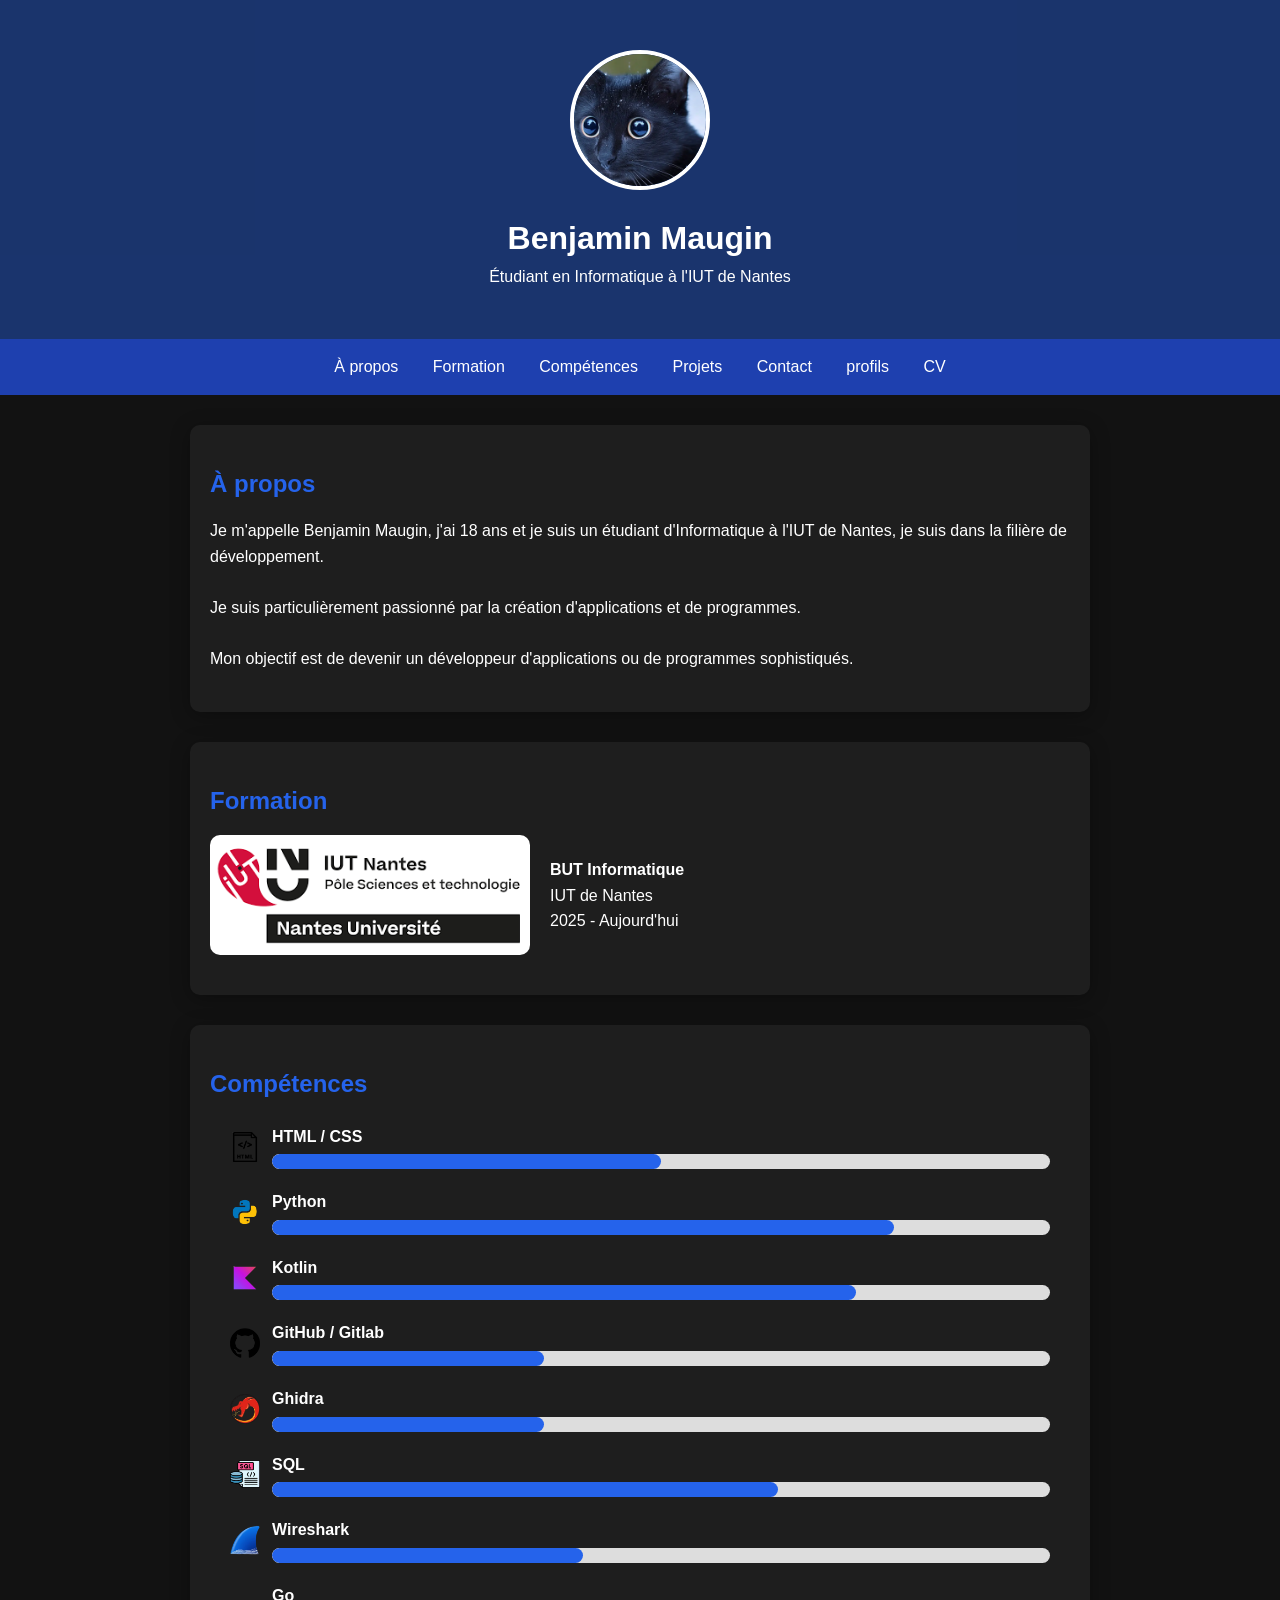
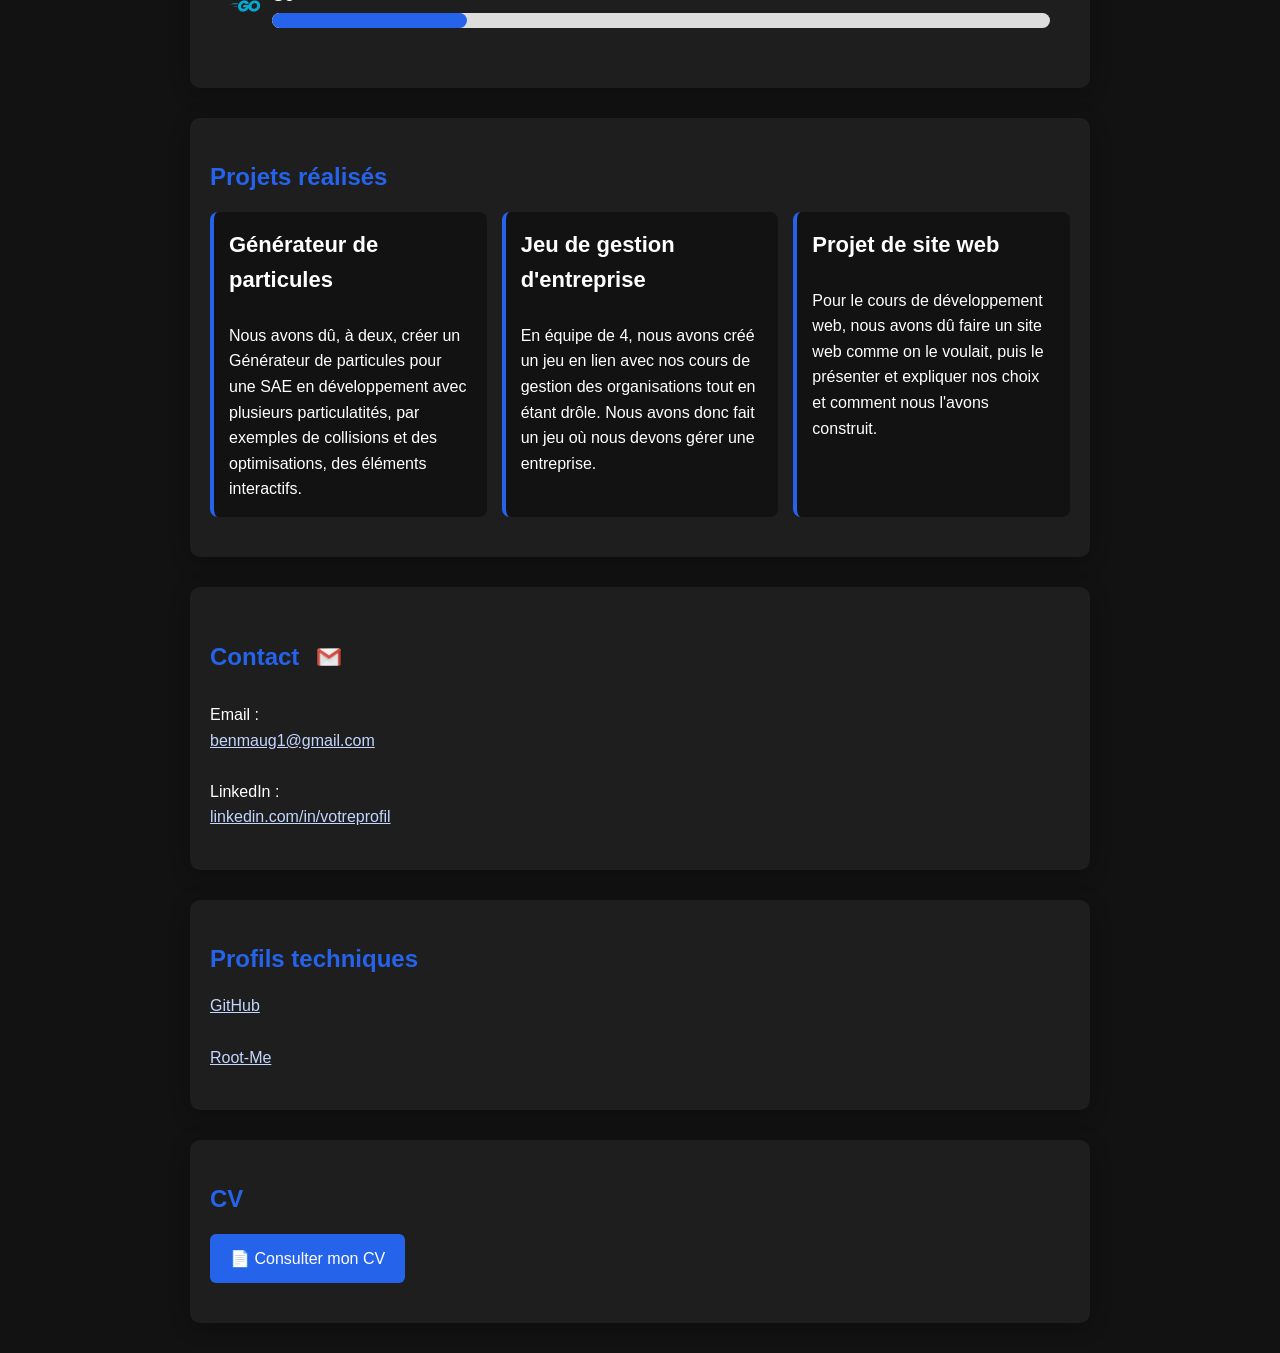
==== commit 67060750: "fini" ====
--- a/index.html
+++ b/index.html
@@ -54,7 +54,7 @@
     <section id="competences">
       <h2>Compétences</h2>
         <div class="competence">
-            <img src="assets/html.png" class="icon" alt="HTML" style="width:30px;height:30px;">
+            <img src="assets/html.png" class="icon" alt="HTML">
 
             <div class="competence-info">
                 <span>HTML / CSS</span>
@@ -76,7 +76,7 @@
         </div>
 
         <div class="competence">
-            <img src="assets/kotlin.jpg" class="icon" alt="Kotlin">
+            <img src="assets/kotlin.png" class="icon" alt="Kotlin">
 
             <div class="competence-info">
                 <span>Kotlin</span>
@@ -120,7 +120,7 @@
         </div>
 
         <div class="competence">
-            <img src="assets/wireshark.jpg" class="icon" alt="Wireshark">
+            <img src="assets/wireshark.png" class="icon" alt="Wireshark">
 
             <div class="competence-info">
                 <span>Wireshark</span>
@@ -172,11 +172,13 @@
     </section>
 
     <section id="contact">
-        <h2>Contact</h2>
+        <div class="contact-titre">
+            <h2>Contact</h2>
+            <img src="assets/mail.png" alt="mail" class="icon_mail">
+        </div>
         <p>Email :</p>
         <a href="mailto:benmaug1@gmail.com" target="_blank">benmaug1@gmail.com</a>
-        <br>
-        <br>
+        <br><br>
         <p>LinkedIn :</p>
         <a href="https://www.linkedin.com/in/benjamin-maugin-057412414/" target="_blank">linkedin.com/in/votreprofil</a>
     </section>
--- a/assets/css/index.css
+++ b/assets/css/index.css
@@ -122,8 +122,25 @@
             animation: slideDown 1s ease;
             box-shadow: 0 4px 20px rgba(0,0,0,0.3);
         }
+
         .competence {
-            margin-bottom: 20px;
+            display: flex;
+            flex-wrap: wrap;
+            align-items: center;
+            gap: 12px;
+            margin: 20px;
+        }
+
+        .competence-info {
+            flex: 1;
+            min-width: 200px;
+        }
+
+        .icon{
+            width: 30px;
+            height: 30px;
+            object-fit: contain;
+            flex-shrink: 0;
         }
 
         .competence span {
@@ -187,6 +204,22 @@
             display: grid;
             grid-template-columns: repeat(auto-fit, minmax(250px, 1fr));
             gap: 15px;
+        }
+
+        .contact-titre {
+            display: flex;
+            align-items: center;
+            margin-bottom: 15px;
+        }
+
+        .contact-titre h2 {
+            margin-bottom: 0;
+        }
+
+        .icon_mail {
+            width: 60px;
+            height: 60px;
+            object-fit: contain;
         }
 
         .btn {
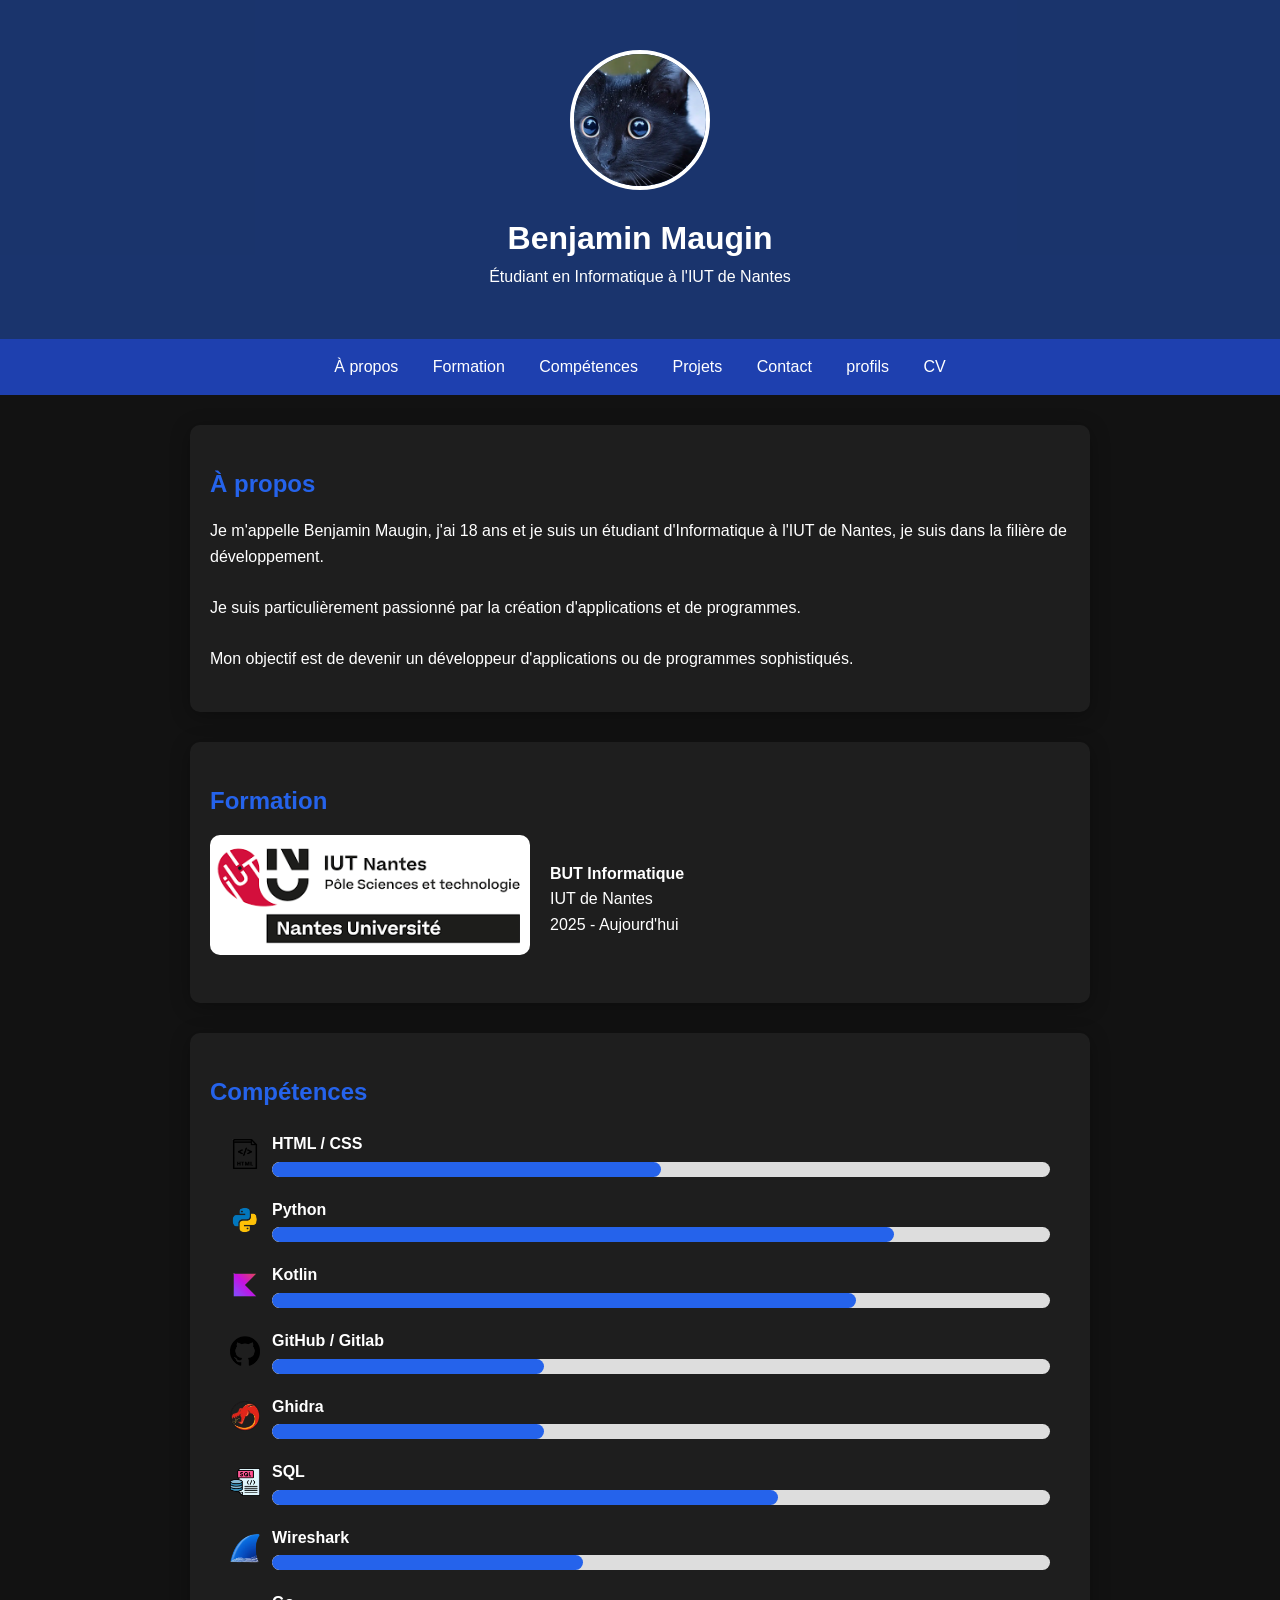
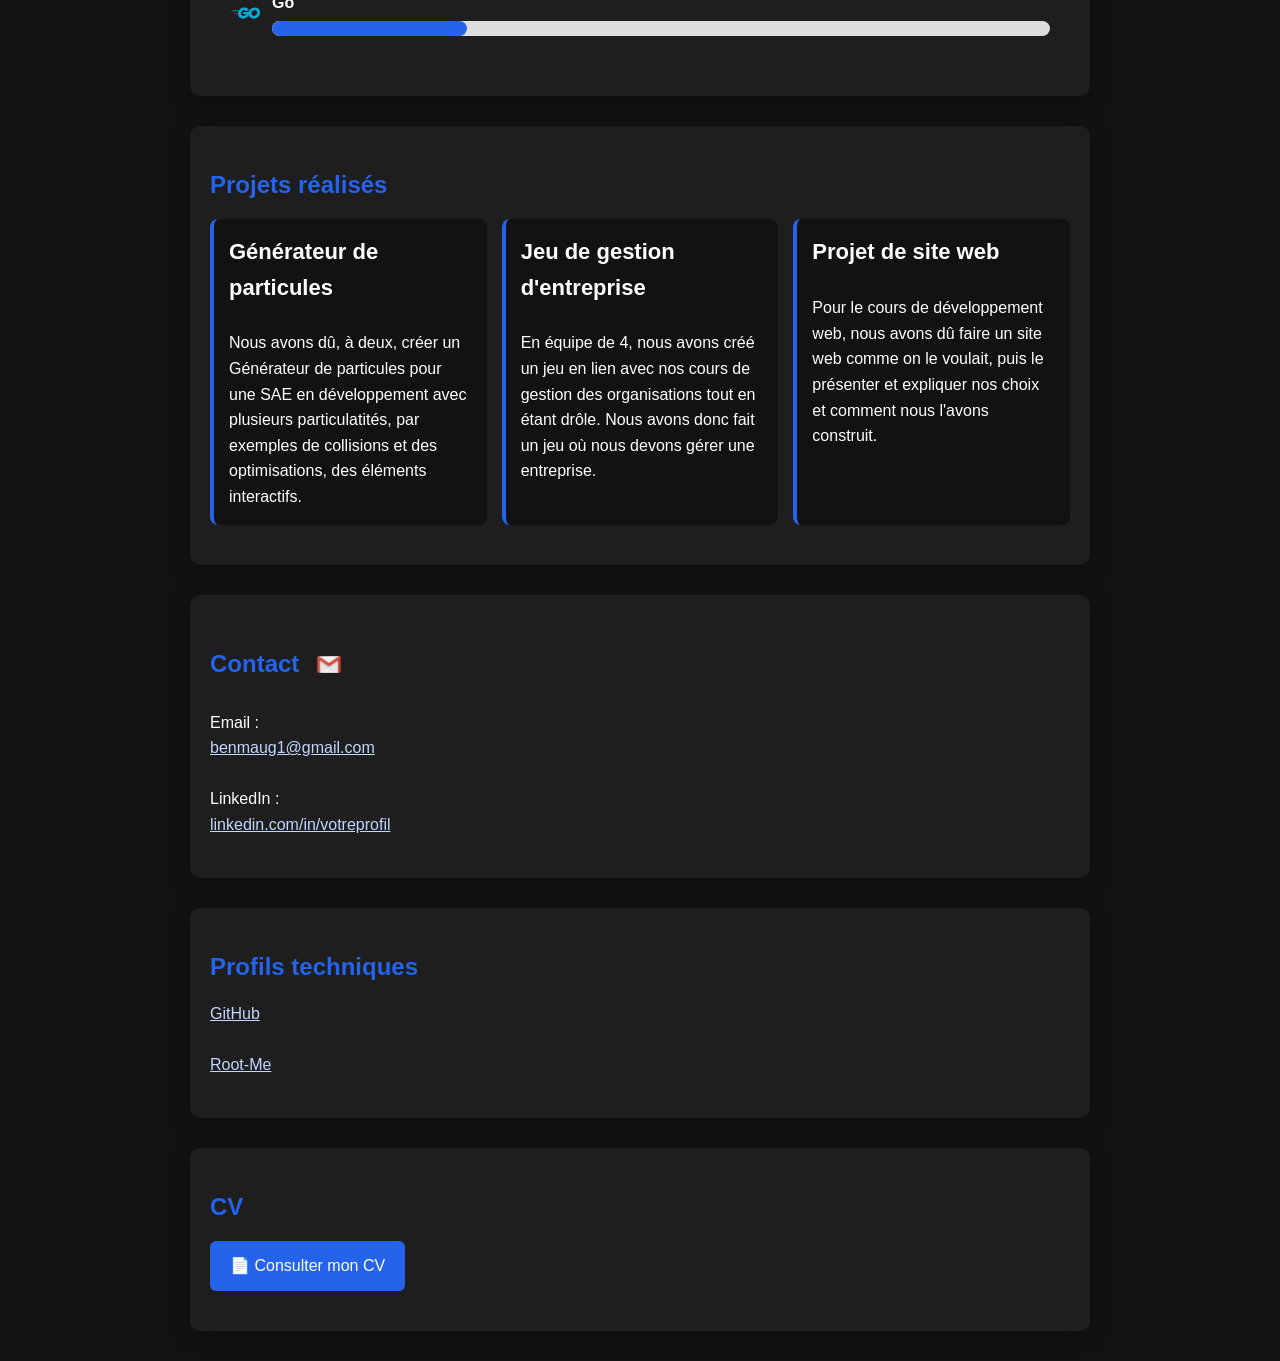
==== commit 45caf287: "mini-modifications pour ajouter des liens et modifier mon CV" ====
--- a/index.html
+++ b/index.html
@@ -42,7 +42,7 @@
     <h2>Formation</h2>
 
     <div class="formation-box">
-        <img src="assets/iut-nantes.png" alt="IUT Nantes">
+        <a href="https://iutnantes.univ-nantes.fr/" target="_blank"><img src="assets/iut-nantes.png" alt="IUT Nantes"></a>
         <div>
             <p><strong>BUT Informatique</strong></p>
             <p>IUT de Nantes</p>
@@ -145,15 +145,16 @@
     <section id="projets">
         <h2>Projets réalisés</h2>
         <div class="projets">
-            <div class="carte">
+            <a href="https://gitlab.univ-nantes.fr/E257986U/sae-dev" target="_blank"><div class="carte">
                 <h3>Générateur de particules</h3>
                 <br>
                 <p>Nous avons dû, à deux, créer un Générateur de particules pour une SAE en développement avec plusieurs particulatités, par exemples de collisions
                   et des optimisations, des éléments interactifs.
                 </p>
             </div>
-
-            <div class="carte">
+            </a>
+
+            <a href="https://gitlab.univ-nantes.fr/E252548J/sae-106-eco/-/tree/1ed9fbfb5fc95cec5520b821c427a20184722ae9/" target="_blank"> <div class="carte">
                 <h3>Jeu de gestion d'entreprise</h3>
                 <br>
                 <p>En équipe de 4, nous avons créé un jeu en lien avec nos cours de gestion des organisations tout en étant drôle. 
@@ -161,14 +162,16 @@
                   
                 </p>
             </div>
-
-            <div class="carte">
+            </a>
+
+            <a href="https://gitlab.univ-nantes.fr/pub/but/but1/r1.02/dm/tp3-1/eq_3-1_05_dribek-jibril_maugin-benjamin" target="_blank"> <div class="carte">
                 <h3>Projet de site web</h3>
                 <br>
                 <p>Pour le cours de développement web, nous avons dû faire un site web comme on le voulait, puis le présenter et 
                   expliquer nos choix et comment nous l'avons construit.</p>
             </div>
         </div>
+        </a> 
     </section>
 
     <section id="contact">
--- a/assets/css/index.css
+++ b/assets/css/index.css
@@ -97,6 +97,10 @@
             border-radius: 8px;
             border-left: 4px solid #2563eb;
             transition: 0.3s;
+
+            display: flex;
+            flex-direction: column;
+            height: 100%;
         }
 
         .carte:hover {
@@ -234,6 +238,11 @@
 
         .btn:hover {
             background: #1e40af;
+        }
+
+        .projets a {
+            text-decoration: none;
+            color: inherit;
         }
         
 
